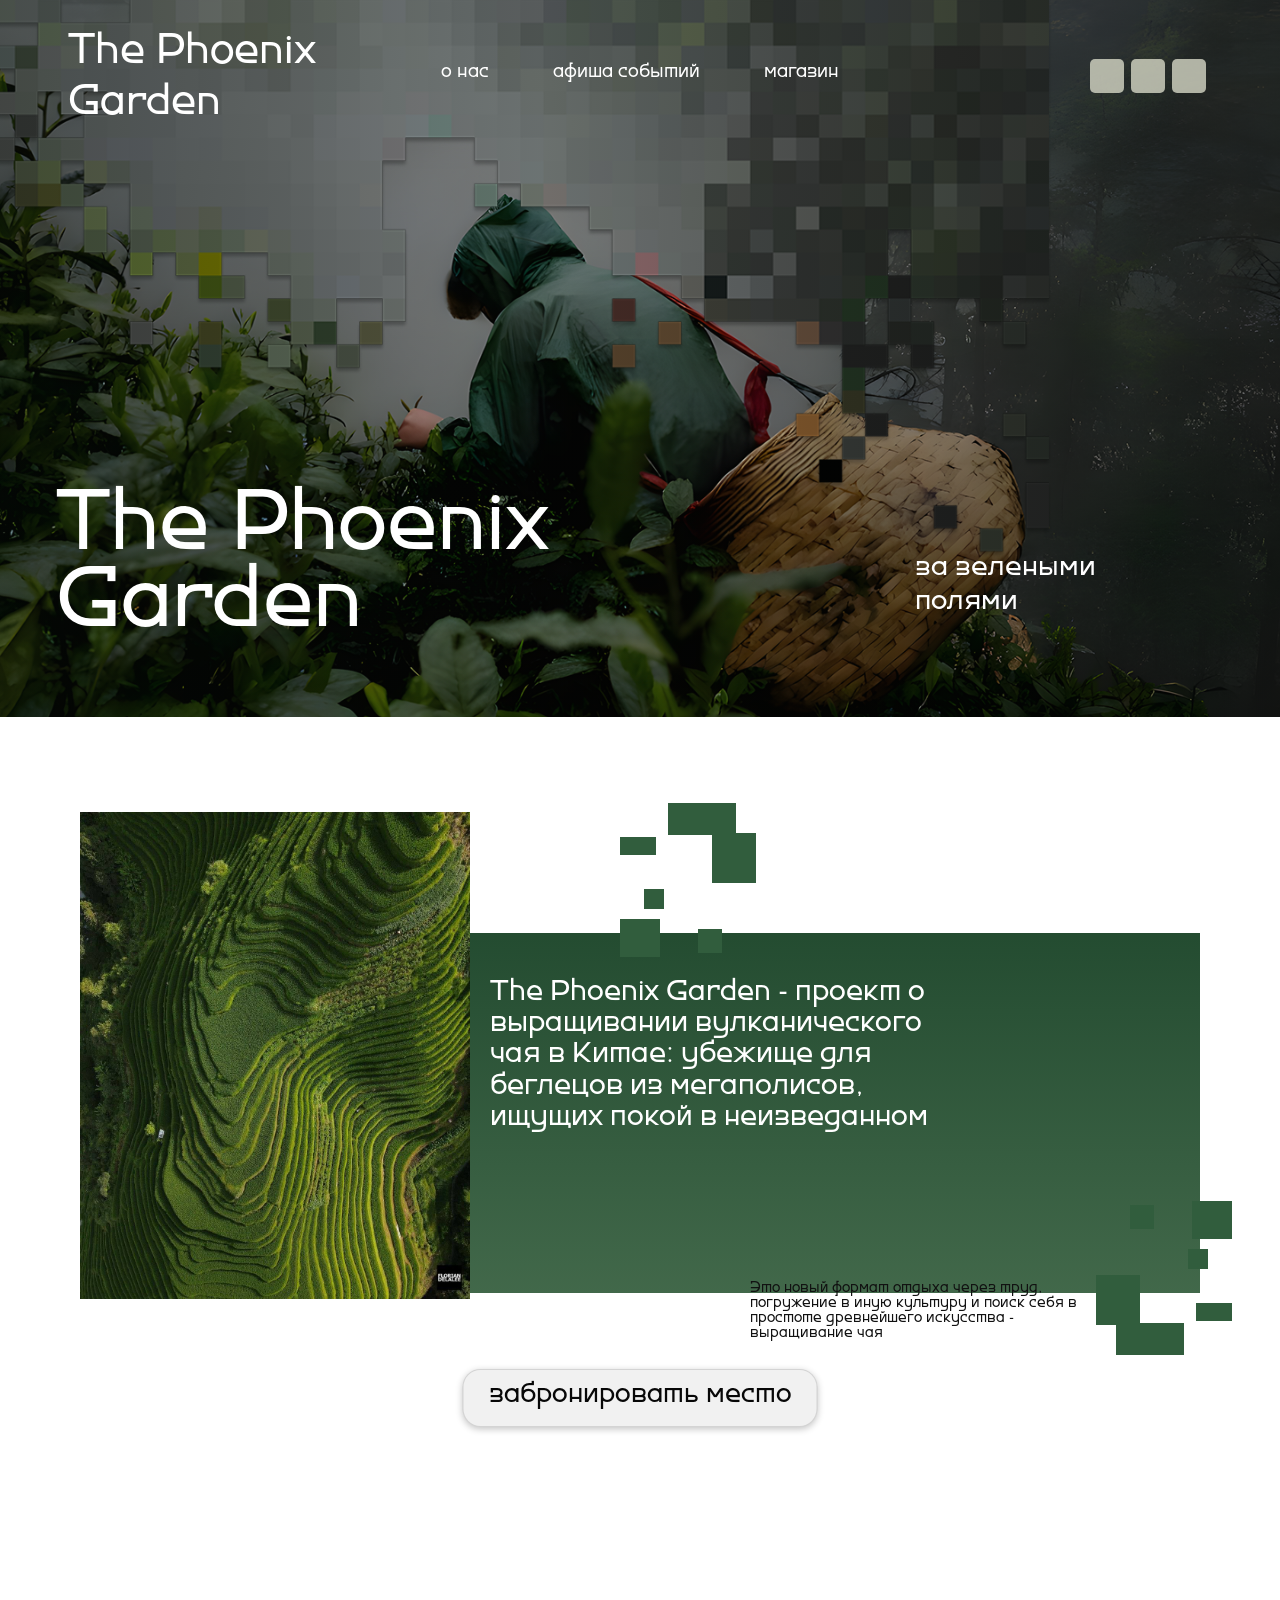
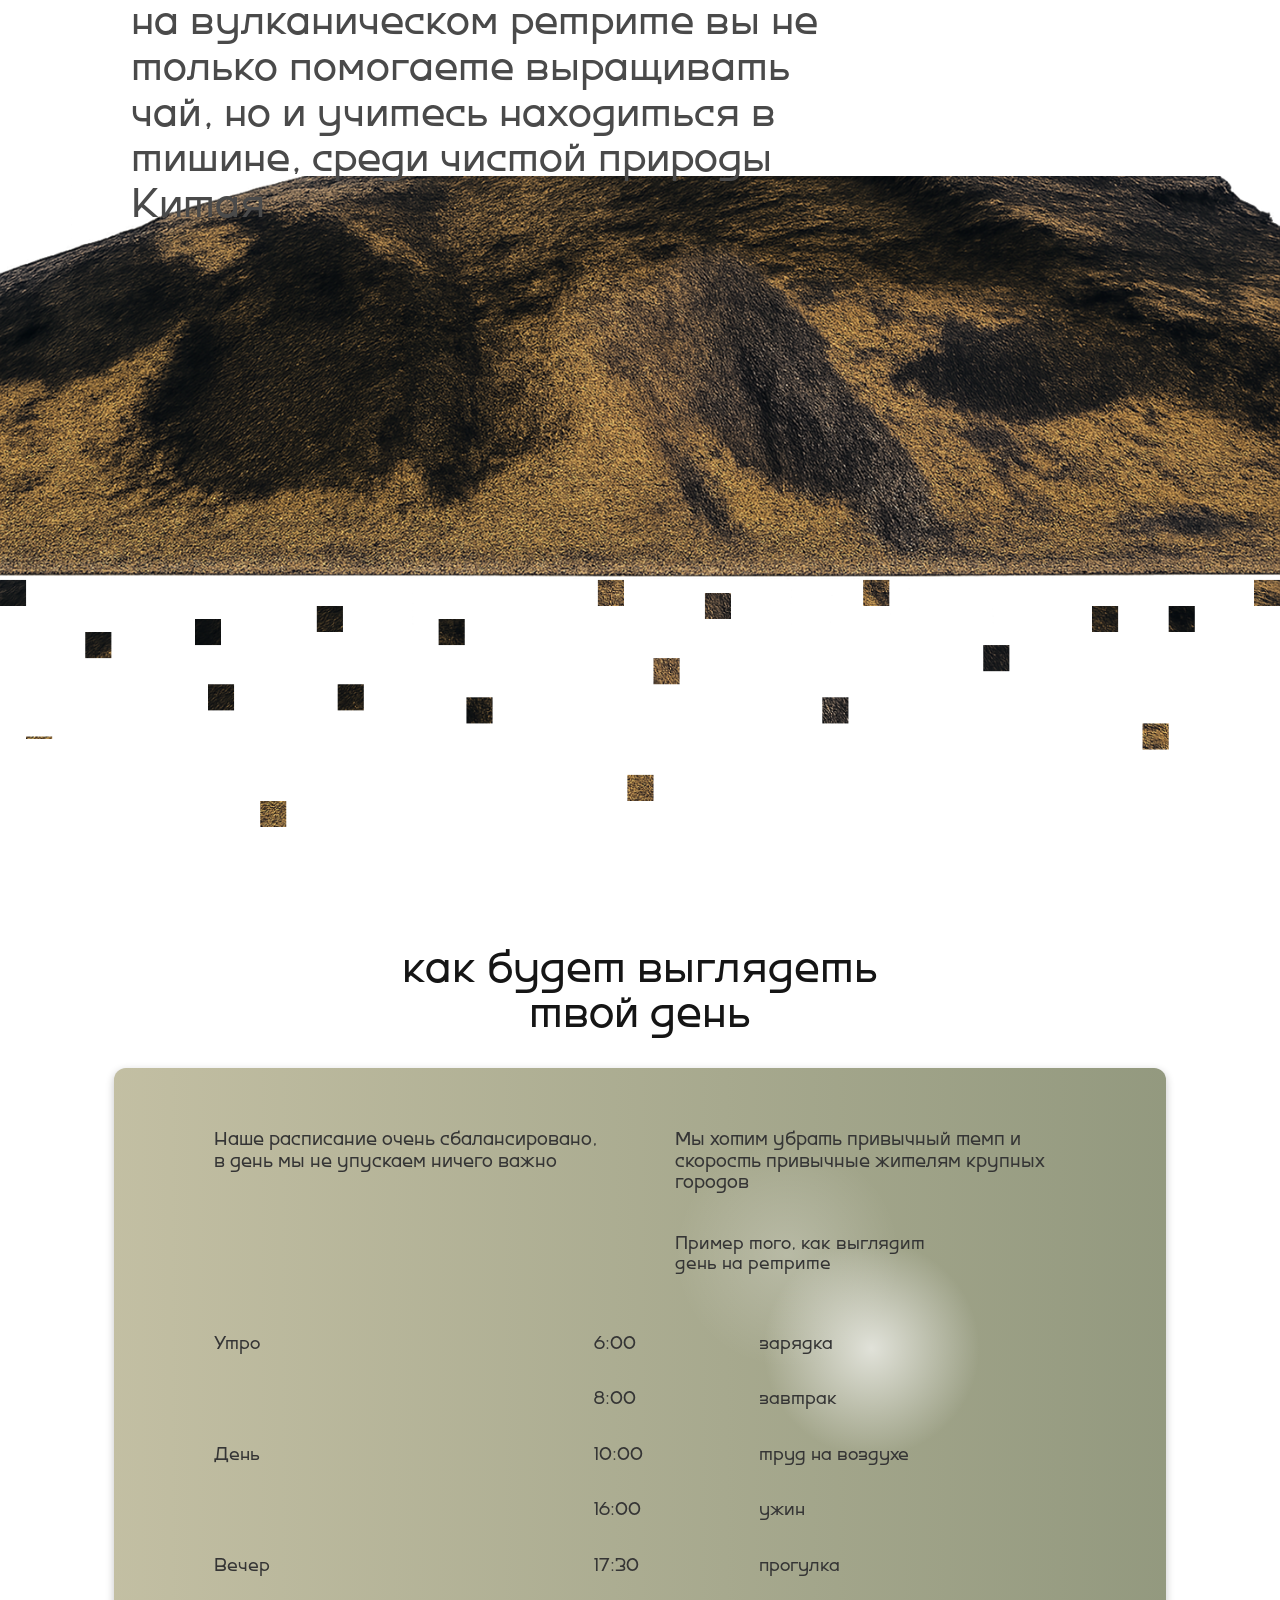
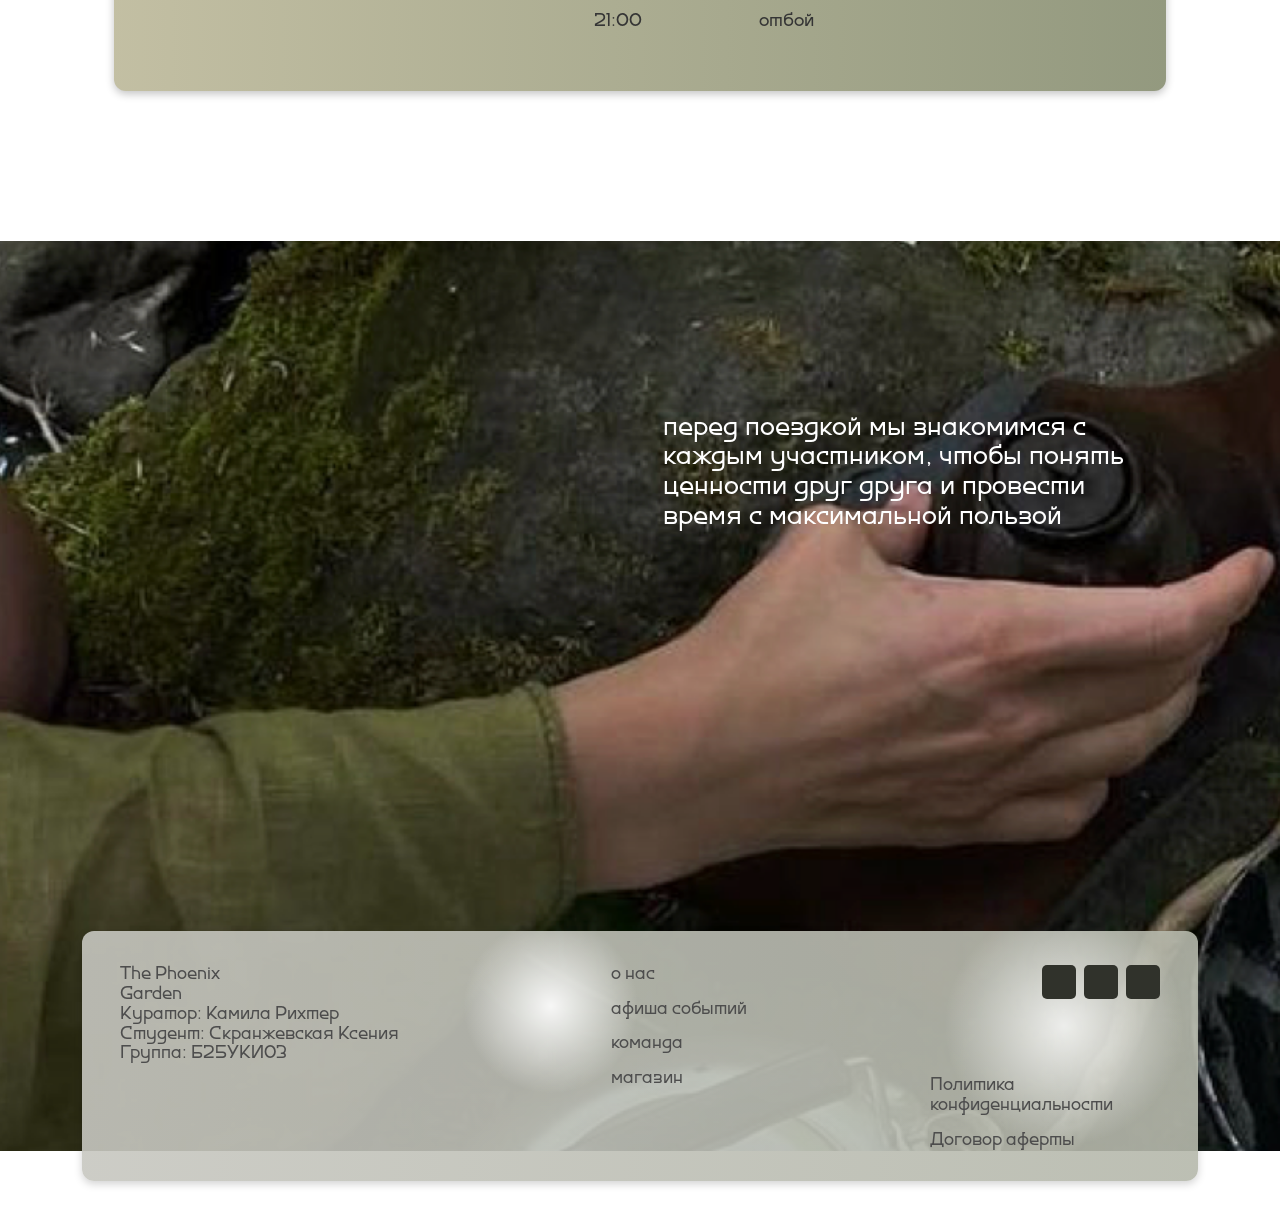
==== index.html @ ab209c26 "init" ====
<!DOCTYPE html>
<html lang="ru">

<head>
  <meta charset="UTF-8" />
  <meta name="viewport" content="width=device-width, initial-scale=1.0" />
  <title>The Phoenix Garden</title>
  <link rel="stylesheet" href="stylesheets/style.css" />
</head>

<body>
  <header class="hero" id="top">
    <nav class="nav" aria-label="Главная навигация">
      <a class="nav__brand" href="#top">The Phoenix<br />Garden</a>
      <div class="nav__links">
        <a href="about.html">о нас</a>
        <a href="events.html">афиша событий</a>
        <a href="shop.html">магазин</a>
      </div>
      <button class="nav__menu" type="button" aria-label="Открыть меню">
        <span></span>
        <span></span>
        <span></span>
      </button>
    </nav>

    <div class="hero__content">
      <h1>The Phoenix<br />Garden</h1>
      <p>за зелеными<br />полями</p>
    </div>
  </header>

  <main>
    <section class="intro" id="about">
      <div class="intro__media">
        <img src="images/design/terraces.jpg" alt="Зеленые чайные террасы" />
      </div>
      <div class="intro__card">
        <p class="intro__lead">
          The Phoenix Garden - проект о выращивании вулканического чая в Китае:
          убежище для беглецов из мегаполисов, ищущих покой в неизведанном
        </p>
        <p class="intro__note">
          Это новый формат отдыха через труд, погружение в иную культуру и поиск
          себя в простоте древнейшего искусства - выращивание чая
        </p>
      </div>
      <button class="book-button" type="button" data-open-booking>забронировать место</button>
    </section>

    <section class="volcano">
      <div class="volcano__text">
        <p>
          на вулканическом ретрите вы не только помогаете выращивать чай, но и
          учитесь находиться в тишине, среди чистой природы Китая
        </p>
      </div>
      <img src="images/design/volcano.png" alt="Вулканический склон" />
    </section>

    <section class="schedule" id="schedule">
      <h2>как будет выглядеть<br />твой день</h2>
      <div class="schedule__panel">
        <div class="schedule__copy">
          <p>Наше расписание очень сбалансировано, в день мы не упускаем ничего важно</p>
          <p>Мы хотим убрать привычный темп и скорость привычные жителям крупных городов</p>
          <span>Пример того, как выглядит день на ретрите</span>
        </div>
        <div class="schedule__grid" aria-label="Расписание дня">
          <span>Утро</span>
          <span>6:00</span>
          <span>зарядка</span>
          <span></span>
          <span>8:00</span>
          <span>завтрак</span>
          <span>День</span>
          <span>10:00</span>
          <span>труд на воздухе</span>
          <span></span>
          <span>16:00</span>
          <span>ужин</span>
          <span>Вечер</span>
          <span>17:30</span>
          <span>прогулка</span>
          <span></span>
          <span>21:00</span>
          <span>отбой</span>
        </div>
      </div>
    </section>

    <section class="tea-story" id="store">
      <img src="images/design/tea-ceremony.png" alt="Чайная церемония на природе" />
      <p>
        перед поездкой мы знакомимся с каждым участником, чтобы понять ценности
        друг друга и провести время с максимальной пользой
      </p>
    </section>
  </main>

  <footer class="footer">
    <div class="footer__panel">
      <div>
        <a class="footer__brand" href="#top">The Phoenix<br />Garden</a>
        <p>Куратор: Камила Рихтер<br />Студент: Скранжевская Ксения<br />Группа: Б25УКИ03</p>
      </div>
      <nav class="footer__links" aria-label="Нижняя навигация">
        <a href="about.html">о нас</a>
        <a href="events.html">афиша событий</a>
        <a href="#team">команда</a>
        <a href="shop.html">магазин</a>
      </nav>
      <div class="footer__meta">
        <div class="footer__squares" aria-hidden="true">
          <span></span>
          <span></span>
          <span></span>
        </div>
        <a href="#privacy">Политика конфиденциальности</a>
        <a href="#offer">Договор аферты</a>
      </div>
    </div>
  </footer>

  <dialog class="booking-modal" id="bookingDialog">
    <form method="dialog" class="booking-modal__close-form">
      <button type="submit" aria-label="Закрыть окно">×</button>
    </form>
    <form id="bookingForm" class="booking-form">
      <h2>Забронировать место</h2>
      <input type="text" placeholder="Ваше имя" required />
      <input type="email" placeholder="Email" required />
      <input type="tel" placeholder="Телефон" />
      <button class="book-button" type="submit">Отправить заявку</button>
      <p id="formMessage" class="form-message"></p>
    </form>
  </dialog>

  <script src="javascripts/scripts.js"></script>
</body>

</html>
---- stylesheets/style.css ----
@font-face {
  font-family: "Discovery";
  src: url("../fonts/discovery font.otf") format("opentype");
  font-weight: 400;
  font-style: normal;
  font-display: swap;
}

* {
  box-sizing: border-box;
}

html {
  scroll-behavior: smooth;
}

body {
  margin: 0;
  color: #4b4a49;
  background: #fff;
  font-family: "Discovery", Arial, sans-serif;
  line-height: 1.2;
}

a {
  color: inherit;
  text-decoration: none;
}

button,
input {
  font: inherit;
}

button {
  cursor: pointer;
}

img {
  display: block;
  max-width: 100%;
}

.hero {
  position: relative;
  min-height: 56vw;
  max-height: 810px;
  background:
    linear-gradient(90deg, rgba(7, 15, 9, 0.38), rgba(16, 21, 17, 0.12) 42%, rgba(4, 7, 5, 0.5)),
    url("../images/back.png") center / cover no-repeat;
  color: #fff;
  overflow: hidden;
}

.nav {
  position: relative;
  z-index: 2;
  display: grid;
  grid-template-columns: 1fr auto 1fr;
  align-items: start;
  width: min(100% - 96px, 1144px);
  margin: 0 auto;
  padding-top: 28px;
}

.nav__brand {
  justify-self: start;
  font-size: clamp(2rem, 3.3vw, 3.25rem);
  font-weight: 300;
  letter-spacing: 0;
}

.nav__links {
  display: flex;
  align-items: center;
  gap: clamp(36px, 5vw, 78px);
  padding-top: 34px;
  font-size: clamp(1.1rem, 1.45vw, 1.45rem);
  white-space: nowrap;
}

.nav__menu {
  justify-self: end;
  display: flex;
  gap: 7px;
  padding-top: 31px;
  border: 0;
  background: transparent;
}

.nav__menu span,
.footer__squares span {
  width: 34px;
  aspect-ratio: 1;
  border-radius: 5px;
  background: rgba(218, 219, 202, 0.78);
}

.hero__content {
  position: absolute;
  left: max(56px, 4vw);
  right: max(56px, 4vw);
  bottom: 10%;
  display: grid;
  grid-template-columns: minmax(0, 1fr) auto;
  align-items: end;
  gap: 40px;
}

.hero__content h1 {
  margin: 0;
  color: #fff;
  font-size: clamp(4rem, 6.6vw, 6.6rem);
  font-weight: 300;
  line-height: 0.92;
  letter-spacing: 0;
}

.hero__content p {
  margin: 0 10vw 2vw 0;
  color: #fff;
  font-size: clamp(1.6rem, 2.2vw, 2.25rem);
  font-weight: 400;
}

.intro {
  position: relative;
  display: grid;
  grid-template-columns: minmax(260px, 390px) minmax(360px, 730px);
  justify-content: center;
  align-items: center;
  gap: 0;
  min-height: 780px;
  padding: 95px 32px 160px;
}

.intro__media {
  position: relative;
  z-index: 2;
  align-self: start;
  margin-top: 0;
}

.intro__media img {
  width: 100%;
  min-height: 480px;
  object-fit: cover;
}

.intro__card {
  position: relative;
  min-height: 360px;
  margin-top: 78px;
  padding: 44px 52px 48px 20px;
  color: #fff;
  background:
    linear-gradient(180deg, rgba(35, 75, 48, 0.96), rgba(67, 105, 75, 0.92)),
    #315d3d;
}

.intro__card::before,
.intro__card::after {
  content: "";
  position: absolute;
  width: 176px;
  height: 170px;
  background:
    linear-gradient(#315d3d 0 0) 0 34px / 36px 18px no-repeat,
    linear-gradient(#315d3d 0 0) 48px 0 / 68px 32px no-repeat,
    linear-gradient(#315d3d 0 0) 92px 30px / 44px 50px no-repeat,
    linear-gradient(#315d3d 0 0) 24px 86px / 20px 20px no-repeat,
    linear-gradient(#315d3d 0 0) 0 116px / 40px 38px no-repeat,
    linear-gradient(#315d3d 0 0) 78px 126px / 24px 24px no-repeat;
}

.intro__card::before {
  top: -130px;
  left: 150px;
}

.intro__card::after {
  right: -32px;
  bottom: -62px;
  transform: rotate(180deg);
}

.intro__lead {
  position: relative;
  z-index: 1;
  max-width: 460px;
  margin: 0;
  font-size: clamp(1.55rem, 2.25vw, 2rem);
  line-height: 1.08;
  font-weight: 400;
}

.intro__note {
  position: absolute;
  z-index: 1;
  right: 90px;
  bottom: -48px;
  max-width: 360px;
  margin: 0;
  color: #111;
  font-size: clamp(0.9rem, 1.1vw, 1.05rem);
  line-height: 1.05;
}

.book-button {
  position: absolute;
  left: 50%;
  bottom: 70px;
  transform: translateX(-50%);
  min-width: 340px;
  padding: 13px 25px 16px;
  border: 1px solid rgba(0, 0, 0, 0.12);
  border-radius: 18px;
  color: #070707;
  background: #f1f1f1;
  box-shadow: 0 2px 7px rgba(0, 0, 0, 0.24);
  font-size: clamp(1.5rem, 2.1vw, 2rem);
  line-height: 1;
  transition: transform 180ms ease, box-shadow 180ms ease;
}

.book-button:hover {
  transform: translateX(-50%) translateY(-2px);
  box-shadow: 0 6px 16px rgba(0, 0, 0, 0.2);
}

.volcano {
  position: relative;
  min-height: 930px;
  padding-top: 104px;
  overflow: hidden;
  background: #fff;
}

.volcano__text {
  position: relative;
  z-index: 2;
  width: min(720px, calc(100% - 64px));
  margin-left: 10.2%;
}

.volcano__text p {
  margin: 0;
  color: #4a4a4a;
  font-size: clamp(2rem, 3.2vw, 3.2rem);
  line-height: 1.12;
  font-weight: 400;
}

.volcano img {
  position: absolute;
  left: 0;
  right: 0;
  bottom: 0;
  width: 100%;
  height: 70%;
  object-fit: cover;
  object-position: center bottom;
}

.volcano::after {
  content: "";
  position: absolute;
  left: 0;
  right: 0;
  bottom: -2px;
  height: 90px;
  background:
    linear-gradient(#fff 0 0) 2% 0 / 32px 30px no-repeat,
    linear-gradient(#fff 0 0) 7% 44px / 28px 28px no-repeat,
    linear-gradient(#fff 0 0) 17% 24px / 30px 30px no-repeat,
    linear-gradient(#fff 0 0) 34% 32px / 28px 28px no-repeat,
    linear-gradient(#fff 0 0) 49% 0 / 30px 30px no-repeat,
    linear-gradient(#fff 0 0) 63% 12px / 28px 28px no-repeat,
    linear-gradient(#fff 0 0) 78% 34px / 30px 30px no-repeat,
    linear-gradient(#fff 0 0) 88% 12px / 30px 30px no-repeat,
    linear-gradient(#fff 0 0) 94% 24px / 28px 28px no-repeat;
}

.schedule {
  position: relative;
  padding: 122px 32px 150px;
  background: #fff;
}

.schedule h2 {
  margin: 0 0 28px;
  color: #151515;
  font-size: clamp(2.2rem, 3.4vw, 3.45rem);
  font-weight: 400;
  line-height: 1.05;
  text-align: center;
}

.schedule__panel {
  width: min(1052px, 100%);
  margin: 0 auto;
  padding: 62px 100px 58px;
  border-radius: 12px;
  color: #353535;
  background:
    radial-gradient(circle at 72% 45%, rgba(255, 255, 255, 0.68), transparent 13%),
    radial-gradient(circle at 64% 30%, rgba(255, 255, 255, 0.22), transparent 14%),
    linear-gradient(90deg, rgba(196, 192, 164, 0.88), rgba(142, 149, 123, 0.88)),
    #b8b79b;
  box-shadow: 0 3px 8px rgba(0, 0, 0, 0.24);
}

.schedule__copy {
  display: grid;
  grid-template-columns: 1fr 1fr;
  gap: 70px;
  margin-bottom: 58px;
  font-size: clamp(1.05rem, 1.45vw, 1.35rem);
  line-height: 1.16;
}

.schedule__copy p,
.schedule__copy span {
  margin: 0;
}

.schedule__copy span {
  grid-column: 2;
  max-width: 280px;
  margin-top: -30px;
  font-size: 0.95em;
}

.schedule__grid {
  display: grid;
  grid-template-columns: 1.1fr 0.4fr 1fr;
  row-gap: 34px;
  column-gap: 42px;
  font-size: clamp(1rem, 1.4vw, 1.25rem);
}

.tea-story {
  position: relative;
  min-height: 910px;
  color: #fff;
  overflow: hidden;
}

.tea-story img {
  width: 100%;
  min-height: 910px;
  object-fit: cover;
  object-position: center top;
}

.tea-story::after {
  content: "";
  position: absolute;
  inset: 0;
  background: rgba(0, 0, 0, 0.08);
}

.tea-story p {
  position: absolute;
  z-index: 1;
  top: 19%;
  right: 11.5%;
  width: min(470px, 44vw);
  margin: 0;
  font-size: clamp(1.45rem, 2vw, 1.95rem);
  line-height: 1.16;
}

.footer {
  margin-top: -220px;
  padding: 0 32px 48px;
  color: #4d4d4d;
  background: transparent;
}

.footer__panel {
  position: relative;
  z-index: 2;
  display: grid;
  grid-template-columns: 1.5fr 0.9fr 0.8fr;
  gap: 60px;
  width: min(1116px, 100%);
  min-height: 250px;
  margin: 0 auto;
  padding: 34px 38px 30px;
  border-radius: 12px;
  background:
    radial-gradient(circle at 42% 30%, rgba(255, 255, 255, 0.9), transparent 13%),
    radial-gradient(circle at 88% 38%, rgba(255, 255, 255, 0.8), transparent 12%),
    linear-gradient(90deg, rgba(199, 199, 192, 0.9), rgba(181, 184, 171, 0.9));
  box-shadow: 0 3px 8px rgba(0, 0, 0, 0.18);
}

.footer__brand {
  display: inline-block;
  margin-bottom: 58px;
  font-size: clamp(2.2rem, 3.3vw, 3.25rem);
  line-height: 1.28;
}

.footer p,
.footer a {
  margin: 0;
  font-size: clamp(1rem, 1.35vw, 1.25rem);
  line-height: 1.15;
}

.footer__links,
.footer__meta {
  display: flex;
  flex-direction: column;
  gap: 15px;
}

.footer__meta {
  justify-content: flex-end;
}

.footer__squares {
  display: flex;
  justify-content: flex-end;
  gap: 8px;
  margin-bottom: auto;
}

.footer__squares span {
  background: #30322b;
}

.booking-modal {
  width: min(520px, calc(100% - 32px));
  padding: 28px;
  border: 0;
  border-radius: 18px;
  color: #222;
  background: #f8f8f4;
}

.booking-modal::backdrop {
  background: rgba(0, 0, 0, 0.46);
}

.booking-modal__close-form {
  display: flex;
  justify-content: flex-end;
}

.booking-modal__close-form button {
  width: 34px;
  height: 34px;
  border: 0;
  border-radius: 50%;
  background: #e5e5df;
  font-size: 1.4rem;
}

.booking-form {
  display: flex;
  flex-direction: column;
  gap: 14px;
}

.booking-form h2 {
  margin: 0 0 8px;
  font-size: 2rem;
  font-weight: 400;
}

.booking-form input {
  width: 100%;
  padding: 14px 16px;
  border: 1px solid #d8d8d0;
  border-radius: 10px;
  background: #fff;
}

.booking-form .book-button {
  position: static;
  min-width: 0;
  width: 100%;
  transform: none;
  font-size: 1.35rem;
}

.booking-form .book-button:hover {
  transform: translateY(-2px);
}

.form-message {
  min-height: 22px;
  margin: 0;
}

.about-page {
  background: #f8f8f3;
}

.about-hero {
  position: relative;
  min-height: 620px;
  color: #fff;
  background:
    linear-gradient(90deg, rgba(12, 18, 13, 0.62), rgba(19, 26, 20, 0.18) 48%, rgba(8, 11, 8, 0.52)),
    url("../images/back.png") center / cover no-repeat;
  overflow: hidden;
}

.about-nav {
  color: #fff;
}

.about-nav__back {
  justify-self: end;
  display: flex;
  gap: 7px;
  padding-top: 31px;
}

.about-nav__back span {
  width: 34px;
  aspect-ratio: 1;
  border-radius: 5px;
  background: rgba(218, 219, 202, 0.78);
}

.about-hero__content {
  position: absolute;
  left: max(56px, 7vw);
  right: max(32px, 6vw);
  bottom: 74px;
  display: grid;
  grid-template-columns: 0.45fr 1fr;
  align-items: end;
  gap: 44px;
}

.about-hero__content p,
.about-hero__content h1 {
  margin: 0;
}

.about-hero__content p {
  font-size: clamp(2rem, 3.4vw, 3.6rem);
}

.about-hero__content h1 {
  max-width: 880px;
  font-size: clamp(3.2rem, 6vw, 6.2rem);
  font-weight: 400;
  line-height: 0.94;
}

.about-intro {
  display: grid;
  grid-template-columns: minmax(0, 1fr) minmax(280px, 440px);
  gap: 56px;
  width: min(1140px, calc(100% - 64px));
  margin: 0 auto;
  padding: 112px 0 96px;
  align-items: center;
}

.about-intro__text {
  display: grid;
  gap: 28px;
  color: #454442;
  font-size: clamp(1.8rem, 3.1vw, 3.25rem);
  line-height: 1.08;
}

.about-intro__text p {
  margin: 0;
}

.about-intro img {
  width: 100%;
  min-height: 560px;
  object-fit: cover;
}

.about-principles {
  padding: 70px 32px 120px;
  background: #fff;
}

.about-principles h2 {
  width: min(1060px, 100%);
  margin: 0 auto 42px;
  color: #151515;
  font-size: clamp(2.4rem, 4.2vw, 4.4rem);
  font-weight: 400;
  line-height: 1;
  text-align: center;
}

.about-principles__grid {
  display: grid;
  grid-template-columns: repeat(3, 1fr);
  gap: 22px;
  width: min(1060px, 100%);
  margin: 0 auto;
}

.about-principles article {
  min-height: 280px;
  padding: 28px;
  border-radius: 12px;
  color: #f8f8f3;
  background:
    radial-gradient(circle at 72% 24%, rgba(255, 255, 255, 0.18), transparent 18%),
    linear-gradient(180deg, rgba(38, 70, 45, 0.96), rgba(70, 105, 75, 0.93));
}

.about-principles span {
  display: block;
  margin-bottom: 54px;
  color: rgba(255, 255, 255, 0.68);
  font-size: 1.15rem;
}

.about-principles h3 {
  margin: 0 0 18px;
  font-size: clamp(1.8rem, 2.4vw, 2.6rem);
  font-weight: 400;
}

.about-principles p {
  margin: 0;
  font-size: clamp(1rem, 1.25vw, 1.25rem);
  line-height: 1.14;
}

.about-team {
  position: relative;
  min-height: 720px;
  color: #fff;
  overflow: hidden;
}

.about-team img {
  width: 100%;
  min-height: 720px;
  object-fit: cover;
}

.about-team::after {
  content: "";
  position: absolute;
  inset: 0;
  background: linear-gradient(90deg, rgba(0, 0, 0, 0.18), rgba(0, 0, 0, 0.36));
}

.about-team__card {
  position: absolute;
  z-index: 1;
  right: max(32px, 9vw);
  bottom: 96px;
  width: min(530px, calc(100% - 64px));
  padding: 34px 38px 38px;
  border-radius: 12px;
  background:
    radial-gradient(circle at 70% 24%, rgba(255, 255, 255, 0.42), transparent 16%),
    linear-gradient(90deg, rgba(196, 196, 188, 0.82), rgba(156, 164, 139, 0.82));
  color: #3e3e3b;
  box-shadow: 0 3px 9px rgba(0, 0, 0, 0.24);
}

.about-team__card h2 {
  margin: 0 0 24px;
  font-size: clamp(2rem, 3.1vw, 3.3rem);
  font-weight: 400;
}

.about-team__card p {
  margin: 0;
  font-size: clamp(1.05rem, 1.45vw, 1.4rem);
  line-height: 1.14;
}

.about-team__meta {
  padding-top: 34px;
}

.about-footer {
  margin-top: -120px;
}

.about-layout {
  color: #050505;
  background: #fff;
}

.about-top {
  position: relative;
  min-height: 930px;
  overflow: hidden;
  background: #fff;
}

.about-top__nav {
  position: relative;
  z-index: 3;
  color: #fff;
}

.about-top__shape {
  position: absolute;
  top: 0;
  right: 0;
  width: min(92vw, 980px);
  height: 930px;
  object-fit: cover;
  object-position: center;
}

.about-top__title {
  position: relative;
  z-index: 2;
  width: min(1160px, calc(100% - 80px));
  margin: 0 auto;
  padding-top: 100px;
}

.about-top__title h1 {
  margin: 0 0 120px;
  color: #fff;
  font-size: clamp(4.5rem, 6.8vw, 6.9rem);
  font-weight: 400;
  line-height: 0.92;
}

.about-top__title p {
  max-width: 570px;
  margin: 0;
  font-size: clamp(2.35rem, 3.45vw, 3.65rem);
  line-height: 1.08;
}

.about-history {
  width: min(1120px, calc(100% - 80px));
  margin: 0 auto;
  padding: 10px 0 155px;
  text-align: center;
}

.about-history h2 {
  margin: 0 0 48px;
  font-size: clamp(6rem, 11vw, 10.4rem);
  font-weight: 400;
  line-height: 0.88;
}

.about-history p {
  width: min(1020px, 100%);
  margin: 0 auto;
  font-size: clamp(1.35rem, 1.85vw, 1.75rem);
  line-height: 1.08;
}

.about-place {
  display: grid;
  grid-template-columns: minmax(280px, 575px) minmax(280px, 510px);
  gap: 36px;
  width: min(1120px, calc(100% - 80px));
  margin: 0 auto;
  padding-bottom: 132px;
  align-items: start;
}

.about-place img {
  width: 100%;
  aspect-ratio: 575 / 405;
  object-fit: cover;
}

.about-place__copy {
  display: flex;
  flex-direction: column;
  min-height: 470px;
  padding-top: 0;
  font-size: clamp(1.35rem, 1.9vw, 1.85rem);
  line-height: 1.08;
}

.about-place__copy p {
  margin: 0 0 28px;
}

.about-place__button {
  position: static;
  align-self: flex-end;
  min-width: 345px;
  margin-top: auto;
  transform: none;
  font-size: clamp(1.55rem, 2.05vw, 2rem);
}

.about-place__button:hover {
  transform: translateY(-2px);
}

.about-values {
  position: relative;
  width: min(1120px, calc(100% - 80px));
  min-height: 1070px;
  margin: 0 auto;
  padding-bottom: 150px;
}

.about-values h2 {
  margin: 0 0 90px;
  font-size: clamp(5.8rem, 10vw, 9.2rem);
  font-weight: 400;
  line-height: 1.45;
}

.about-values__list {
  display: grid;
  gap: 185px;
  max-width: 660px;
}

.about-values article h3 {
  margin: 0 0 4px;
  font-size: clamp(1.55rem, 2.15vw, 2.05rem);
  font-weight: 400;
  line-height: 1.08;
}

.about-values article p {
  margin: 0;
  font-size: clamp(1rem, 1.4vw, 1.35rem);
  line-height: 1.08;
}

.about-values__image {
  position: absolute;
  right: 0;
  top: 560px;
  width: min(520px, 44vw);
  height: auto;
}

.about-contact {
  width: min(1120px, calc(100% - 80px));
  margin: 0 auto;
  padding-bottom: 260px;
}

.about-contact article {
  position: relative;
  overflow: hidden;
  color: #fff;
  background: #1c251c;
}

.about-contact img {
  width: 100%;
  height: 100%;
  object-fit: cover;
}

.about-contact article::after {
  content: "";
  position: absolute;
  inset: 0;
  background: rgba(0, 0, 0, 0.14);
}

.about-contact h2,
.about-contact p {
  position: absolute;
  z-index: 1;
  margin: 0;
}

.about-contact h2 {
  font-size: clamp(2.9rem, 4.35vw, 4.75rem);
  font-weight: 400;
  line-height: 1.05;
}

.about-contact p {
  font-size: clamp(1rem, 1.55vw, 1.45rem);
  line-height: 1.1;
}

.about-contact__wide {
  height: 345px;
  margin-bottom: 74px;
}

.about-contact__wide h2 {
  left: 0;
  top: 25px;
}

.about-contact__wide p {
  top: 26px;
  right: 60px;
  width: min(470px, 43%);
}

.about-contact__grid {
  display: grid;
  grid-template-columns: 1fr 1fr;
  gap: 26px;
}

.about-contact__grid article {
  height: 405px;
}

.about-contact__grid h2 {
  left: 0;
  top: 14px;
}

.about-contact__grid p {
  left: 0;
  right: 20px;
  bottom: 20px;
}

.events-page {
  color: #050505;
  background: #fff;
}

.events-hero {
  position: relative;
  min-height: 960px;
  overflow: hidden;
  background: #d8d8d4;
}

.events-hero__image {
  position: absolute;
  inset: 0;
  width: 100%;
  height: 100%;
  object-fit: cover;
  object-position: center top;
}

.events-nav {
  position: relative;
  z-index: 2;
  color: #050505;
}

.events-hero h1 {
  position: absolute;
  z-index: 1;
  left: 28.4%;
  top: 350px;
  margin: 0;
  color: #fff;
  font-size: clamp(6rem, 9.6vw, 10rem);
  font-weight: 400;
  line-height: 0.9;
  letter-spacing: 0;
}

.events-programs {
  position: relative;
  display: grid;
  grid-template-columns: repeat(3, minmax(250px, 305px));
  justify-content: center;
  gap: 105px;
  min-height: 965px;
  padding: 160px 40px 140px;
  overflow: hidden;
  background: #fff;
}

.events-programs__decor {
  position: absolute;
  z-index: 0;
  pointer-events: none;
  user-select: none;
}

.events-programs__decor--left {
  left: -6px;
  bottom: 0;
  width: 540px;
}

.events-programs__decor--right {
  right: -4px;
  bottom: 120px;
  width: 520px;
}

.event-card {
  position: relative;
  z-index: 1;
  display: flex;
  flex-direction: column;
  align-items: stretch;
}

.event-card>img {
  width: 305px;
  height: 160px;
  object-fit: cover;
  margin-bottom: 40px;
}

.event-card__body {
  display: flex;
  flex-direction: column;
  align-items: center;
  min-height: 340px;
  padding: 0 28px 30px;
  text-align: center;
}

.event-card:nth-of-type(1) .event-card__body,
.event-card:nth-of-type(3) .event-card__body {
  border: 1px solid rgba(255, 255, 255, 0.75);
  background: rgba(255, 255, 255, 0.08);
}

.event-card__body p,
.event-card__body h2,
.event-card__body span,
.event-card__body strong {
  margin: 0;
}

.event-card__body p {
  margin-bottom: 18px;
  font-size: clamp(1.45rem, 1.9vw, 1.75rem);
}

.event-card__body h2 {
  margin-bottom: 24px;
  font-size: clamp(1.65rem, 2.4vw, 2.25rem);
  font-weight: 400;
  line-height: 1.08;
}

.event-card__body span {
  margin-bottom: 10px;
  font-size: clamp(1.1rem, 1.55vw, 1.35rem);
}

.event-card__body strong {
  margin: 10px 0 32px;
  font-size: clamp(1.65rem, 2.5vw, 2.35rem);
  font-weight: 400;
}

.event-card__body button,
.events-corporate button {
  width: 248px;
  min-height: 46px;
  border: 0;
  color: #050505;
  background: #cfc9c9;
  font-size: clamp(1rem, 1.45vw, 1.25rem);
}

.events-corporate {
  display: grid;
  grid-template-columns: 380px 1fr 300px;
  align-items: start;
  gap: 14px;
  width: min(1120px, calc(100% - 80px));
  min-height: 620px;
  margin: -5px auto 0;
  padding-bottom: 120px;
}

.events-corporate>img {
  width: 380px;
  height: 380px;
  object-fit: cover;
}

.events-corporate__title {
  padding-top: 4px;
}

.events-corporate__title h2 {
  margin: 0;
  font-size: clamp(2rem, 3vw, 3rem);
  font-weight: 400;
  line-height: 1.05;
}

.events-corporate__title p {
  margin: 242px 0 0;
  font-size: clamp(1rem, 1.45vw, 1.2rem);
}

.events-corporate__price {
  display: flex;
  flex-direction: column;
  align-items: flex-end;
  gap: 220px;
  padding-top: 4px;
}

.events-corporate__price strong {
  font-size: clamp(1.55rem, 2.2vw, 2rem);
  font-weight: 400;
}

.events-footer {
  position: relative;
  margin-top: 0;
  padding-top: 135px;
  overflow: hidden;
}

.events-footer__decor {
  position: absolute;
  left: 50%;
  bottom: 0;
  width: min(820px, 70vw);
  transform: translateX(-50%);
  opacity: 0.94;
  pointer-events: none;
}

.events-footer .footer__panel {
  background:
    radial-gradient(circle at 42% 30%, rgba(255, 255, 255, 0.9), transparent 13%),
    radial-gradient(circle at 88% 38%, rgba(255, 255, 255, 0.72), transparent 12%),
    linear-gradient(90deg, rgba(255, 255, 255, 0.9), rgba(255, 255, 255, 0.86));
}

.shop-page {
  color: #050505;
  background: #fff;
}

.shop-header {
  min-height: 350px;
  background: #fff;
}

.shop-nav {
  color: #050505;
}

.shop-header h1 {
  width: min(1120px, calc(100% - 80px));
  margin: 72px auto 0;
  font-size: clamp(7rem, 12vw, 12.5rem);
  font-weight: 400;
  line-height: 0.86;
  letter-spacing: 0;
}

.shop-showcase {
  min-height: 804px;
  padding: 40px 0 100px;
  background:
    linear-gradient(rgba(0, 0, 0, 0.06), rgba(0, 0, 0, 0.08)),
    url("../images/shop/shop-bg.png") center / cover no-repeat;
}

.shop-showcase__inner {
  width: min(1116px, calc(100% - 80px));
  margin: 0 auto;
}

.shop-showcase h2 {
  margin: 0 0 38px;
  color: #fff;
  font-size: clamp(3.4rem, 5vw, 5rem);
  font-weight: 400;
  line-height: 1.03;
}

.shop-products {
  display: grid;
  grid-template-columns: repeat(3, minmax(260px, 346px));
  justify-content: center;
  gap: 14px;
}

.shop-card {
  padding: 18px 24px 18px;
  background: #c4b6b6;
}

.shop-card img {
  width: 100%;
  height: 341px;
  object-fit: cover;
}

.shop-card__meta {
  display: grid;
  grid-template-columns: minmax(0, 1fr) auto;
  gap: 14px;
  align-items: end;
  min-height: 62px;
  padding-top: 12px;
}

.shop-card__meta p,
.shop-card__meta strong {
  margin: 0;
  font-size: clamp(1rem, 1.2vw, 1.18rem);
  font-weight: 400;
  line-height: 1.06;
}

.shop-card button {
  width: 100%;
  min-height: 34px;
  margin-top: 8px;
  border: 0;
  color: #050505;
  background: #e6e6e6;
  font-size: clamp(1rem, 1.15vw, 1.15rem);
}

.shop-footer {
  margin-top: 0;
  padding-top: 62px;
  background: #fff;
}

@media (max-width: 980px) {
  .hero {
    min-height: 680px;
  }

  .nav {
    width: calc(100% - 40px);
    grid-template-columns: 1fr auto;
  }

  .nav__links {
    display: none;
  }

  .hero__content {
    left: 28px;
    right: 28px;
    grid-template-columns: 1fr;
  }

  .hero__content p {
    margin: 0;
    justify-self: end;
  }

  .intro {
    grid-template-columns: minmax(0, 1fr);
    min-height: 0;
    padding: 70px 24px 140px;
  }

  .intro__media {
    width: min(520px, 100%);
    margin: 0 auto;
  }

  .intro__media img {
    min-height: 360px;
  }

  .intro__card {
    width: min(680px, 100%);
    min-height: 0;
    margin: -30px auto 0;
    padding: 38px;
  }

  .intro__card::before,
  .intro__card::after {
    display: none;
  }

  .intro__note {
    position: static;
    max-width: none;
    margin-top: 24px;
    color: #fff;
  }

  .volcano {
    min-height: 760px;
  }

  .volcano__text {
    margin-left: 32px;
  }

  .schedule {
    padding: 90px 24px 110px;
  }

  .schedule__panel {
    padding: 42px 34px;
  }

  .schedule__copy {
    gap: 34px;
  }

  .footer {
    margin-top: -120px;
  }

  .footer__panel {
    grid-template-columns: 1fr 1fr;
  }

  .footer__meta {
    grid-column: 1 / -1;
  }

  .footer__squares {
    justify-content: flex-start;
  }

  .about-hero__content {
    grid-template-columns: 1fr;
    gap: 22px;
  }

  .about-intro {
    grid-template-columns: 1fr;
    width: min(720px, calc(100% - 48px));
    padding: 78px 0;
  }

  .about-intro img {
    min-height: 420px;
  }

  .about-principles__grid {
    grid-template-columns: 1fr;
  }

  .about-principles article {
    min-height: 220px;
  }

  .about-team__card {
    right: 24px;
    bottom: 70px;
  }

  .about-top {
    min-height: 780px;
  }

  .about-top__shape {
    width: 100vw;
    height: 780px;
    opacity: 0.96;
  }

  .about-top__title {
    width: calc(100% - 48px);
    padding-top: 92px;
  }

  .about-top__title h1 {
    margin-bottom: 100px;
  }

  .about-history,
  .about-place,
  .about-values,
  .about-contact {
    width: calc(100% - 48px);
  }

  .about-history {
    padding-bottom: 95px;
  }

  .about-place {
    grid-template-columns: 1fr;
    gap: 34px;
    padding-bottom: 92px;
  }

  .about-place__copy {
    min-height: 0;
  }

  .about-place__button {
    align-self: center;
    margin-top: 34px;
  }

  .about-values {
    min-height: 0;
    padding-bottom: 110px;
  }

  .about-values h2 {
    margin-bottom: 70px;
    line-height: 1.15;
  }

  .about-values__list {
    gap: 92px;
    max-width: 58%;
  }

  .about-values__image {
    top: 390px;
    width: 42vw;
  }

  .about-contact {
    padding-bottom: 140px;
  }

  .about-contact__wide {
    height: 300px;
  }

  .about-contact__wide p {
    right: 24px;
  }

  .about-contact__grid {
    grid-template-columns: 1fr;
  }

  .events-hero {
    min-height: 720px;
  }

  .events-hero h1 {
    left: 9%;
    top: 300px;
    font-size: clamp(5rem, 13vw, 8rem);
  }

  .events-programs {
    grid-template-columns: repeat(3, minmax(210px, 1fr));
    gap: 28px;
    padding: 110px 24px 120px;
  }

  .event-card>img {
    width: 100%;
  }

  .events-programs__decor--left {
    width: 420px;
  }

  .events-programs__decor--right {
    width: 420px;
    bottom: 80px;
  }

  .events-corporate {
    grid-template-columns: 320px 1fr;
    gap: 28px;
    width: calc(100% - 48px);
    min-height: 0;
  }

  .events-corporate>img {
    width: 320px;
    height: 320px;
  }

  .events-corporate__price {
    grid-column: 2;
    align-items: flex-start;
    gap: 34px;
    padding-top: 0;
  }

  .events-corporate__title p {
    margin-top: 80px;
  }

  .shop-header {
    min-height: 300px;
  }

  .shop-header h1,
  .shop-showcase__inner {
    width: calc(100% - 48px);
  }

  .shop-header h1 {
    margin-top: 62px;
  }

  .shop-products {
    grid-template-columns: repeat(3, minmax(210px, 1fr));
  }

  .shop-card {
    padding: 16px;
  }

  .shop-card img {
    height: 260px;
  }
}

@media (max-width: 640px) {
  .hero {
    min-height: 560px;
  }

  .nav {
    width: calc(100% - 28px);
    padding-top: 18px;
  }

  .nav__menu span,
  .footer__squares span {
    width: 28px;
  }

  .hero__content h1 {
    font-size: clamp(3.4rem, 16vw, 5rem);
  }

  .hero__content p {
    justify-self: start;
    font-size: 1.4rem;
  }

  .intro {
    padding: 48px 16px 128px;
  }

  .intro__media img {
    min-height: 300px;
  }

  .intro__card {
    padding: 28px 22px;
  }

  .book-button {
    min-width: min(330px, calc(100% - 32px));
    font-size: 1.45rem;
  }

  .volcano {
    min-height: 620px;
    padding-top: 64px;
  }

  .volcano__text {
    width: calc(100% - 32px);
    margin-left: 16px;
  }

  .volcano img {
    height: 58%;
  }

  .schedule {
    padding: 72px 16px 88px;
  }

  .schedule__panel {
    padding: 30px 22px;
  }

  .schedule__copy {
    grid-template-columns: 1fr;
    gap: 18px;
    margin-bottom: 38px;
  }

  .schedule__copy span {
    grid-column: auto;
    margin-top: 0;
  }

  .schedule__grid {
    grid-template-columns: 0.8fr 0.55fr 1fr;
    row-gap: 22px;
    column-gap: 14px;
    font-size: 0.98rem;
  }

  .tea-story,
  .tea-story img {
    min-height: 680px;
  }

  .tea-story p {
    top: 12%;
    left: 24px;
    right: 24px;
    width: auto;
    font-size: 1.45rem;
  }

  .footer {
    margin-top: -90px;
    padding: 0 16px 32px;
  }

  .footer__panel {
    grid-template-columns: 1fr;
    gap: 28px;
    padding: 28px 22px;
  }

  .footer__brand {
    margin-bottom: 36px;
  }

  .about-hero {
    min-height: 560px;
  }

  .about-nav__back span {
    width: 28px;
  }

  .about-hero__content {
    left: 20px;
    right: 20px;
    bottom: 48px;
  }

  .about-intro {
    width: calc(100% - 32px);
    padding: 56px 0;
  }

  .about-intro__text {
    font-size: clamp(1.65rem, 9vw, 2.45rem);
  }

  .about-intro img {
    min-height: 320px;
  }

  .about-principles {
    padding: 56px 16px 82px;
  }

  .about-principles article {
    min-height: 0;
    padding: 24px;
  }

  .about-principles span {
    margin-bottom: 36px;
  }

  .about-team,
  .about-team img {
    min-height: 640px;
  }

  .about-team__card {
    left: 16px;
    right: 16px;
    bottom: 52px;
    width: auto;
    padding: 26px 22px;
  }

  .about-footer {
    margin-top: -76px;
  }

  .about-top {
    min-height: 690px;
  }

  .about-top__shape {
    right: -170px;
    width: 820px;
    height: 690px;
  }

  .about-top__title {
    width: calc(100% - 32px);
    padding-top: 76px;
  }

  .about-top__title h1 {
    margin-bottom: 88px;
    font-size: clamp(3.5rem, 16vw, 5rem);
  }

  .about-top__title p {
    max-width: 330px;
    font-size: clamp(2rem, 10vw, 3rem);
  }

  .about-history,
  .about-place,
  .about-values,
  .about-contact {
    width: calc(100% - 32px);
  }

  .about-history {
    padding: 30px 0 76px;
  }

  .about-history h2 {
    margin-bottom: 30px;
    font-size: clamp(4.2rem, 24vw, 7rem);
  }

  .about-history p {
    font-size: 1.2rem;
  }

  .about-place {
    padding-bottom: 82px;
  }

  .about-place__copy {
    font-size: 1.35rem;
  }

  .about-place__button {
    min-width: min(345px, 100%);
  }

  .about-values {
    padding-bottom: 86px;
  }

  .about-values h2 {
    margin-bottom: 56px;
    font-size: clamp(4.1rem, 22vw, 6.3rem);
  }

  .about-values__list {
    gap: 72px;
    max-width: 100%;
  }

  .about-values__image {
    position: static;
    width: min(420px, 100%);
    margin: 56px 0 0 auto;
  }

  .about-contact {
    padding-bottom: 90px;
  }

  .about-contact__wide,
  .about-contact__grid article {
    height: 420px;
  }

  .about-contact__wide {
    margin-bottom: 26px;
  }

  .about-contact h2 {
    left: 16px;
    right: 16px;
    top: 18px;
    font-size: clamp(2.6rem, 13vw, 4rem);
  }

  .about-contact p,
  .about-contact__wide p {
    left: 16px;
    right: 16px;
    bottom: 18px;
    top: auto;
    width: auto;
    font-size: 1.05rem;
  }

  .events-hero {
    min-height: 560px;
  }

  .events-hero__image {
    object-position: center top;
  }

  .events-hero h1 {
    left: 20px;
    right: 20px;
    top: 250px;
    font-size: clamp(3.9rem, 18vw, 5.8rem);
  }

  .events-programs {
    grid-template-columns: minmax(0, 305px);
    gap: 58px;
    min-height: 0;
    padding: 76px 16px 90px;
  }

  .events-programs__decor--left {
    left: -120px;
    bottom: 52%;
    width: 360px;
  }

  .events-programs__decor--right {
    right: -150px;
    bottom: 14%;
    width: 360px;
  }

  .event-card__body {
    min-height: 0;
  }

  .events-corporate {
    grid-template-columns: 1fr;
    width: calc(100% - 32px);
    padding-bottom: 80px;
  }

  .events-corporate>img {
    width: min(380px, 100%);
    height: auto;
    aspect-ratio: 1;
  }

  .events-corporate__title p {
    margin-top: 80px;
  }

  .events-corporate__price {
    grid-column: auto;
    gap: 38px;
  }

  .events-corporate button {
    width: min(248px, 100%);
  }

  .events-footer {
    padding-top: 86px;
  }

  .events-footer__decor {
    width: 780px;
  }

  .shop-header {
    min-height: 245px;
  }

  .shop-header h1 {
    width: calc(100% - 32px);
    margin-top: 48px;
    font-size: clamp(5rem, 24vw, 7.6rem);
  }

  .shop-showcase {
    padding: 36px 0 70px;
  }

  .shop-showcase__inner {
    width: calc(100% - 32px);
  }

  .shop-showcase h2 {
    margin-bottom: 30px;
    font-size: clamp(2.6rem, 13vw, 4rem);
  }

  .shop-products {
    grid-template-columns: minmax(0, 346px);
    gap: 24px;
  }

  .shop-card img {
    height: auto;
    aspect-ratio: 295 / 341;
  }

  .shop-footer {
    padding-top: 42px;
  }
}
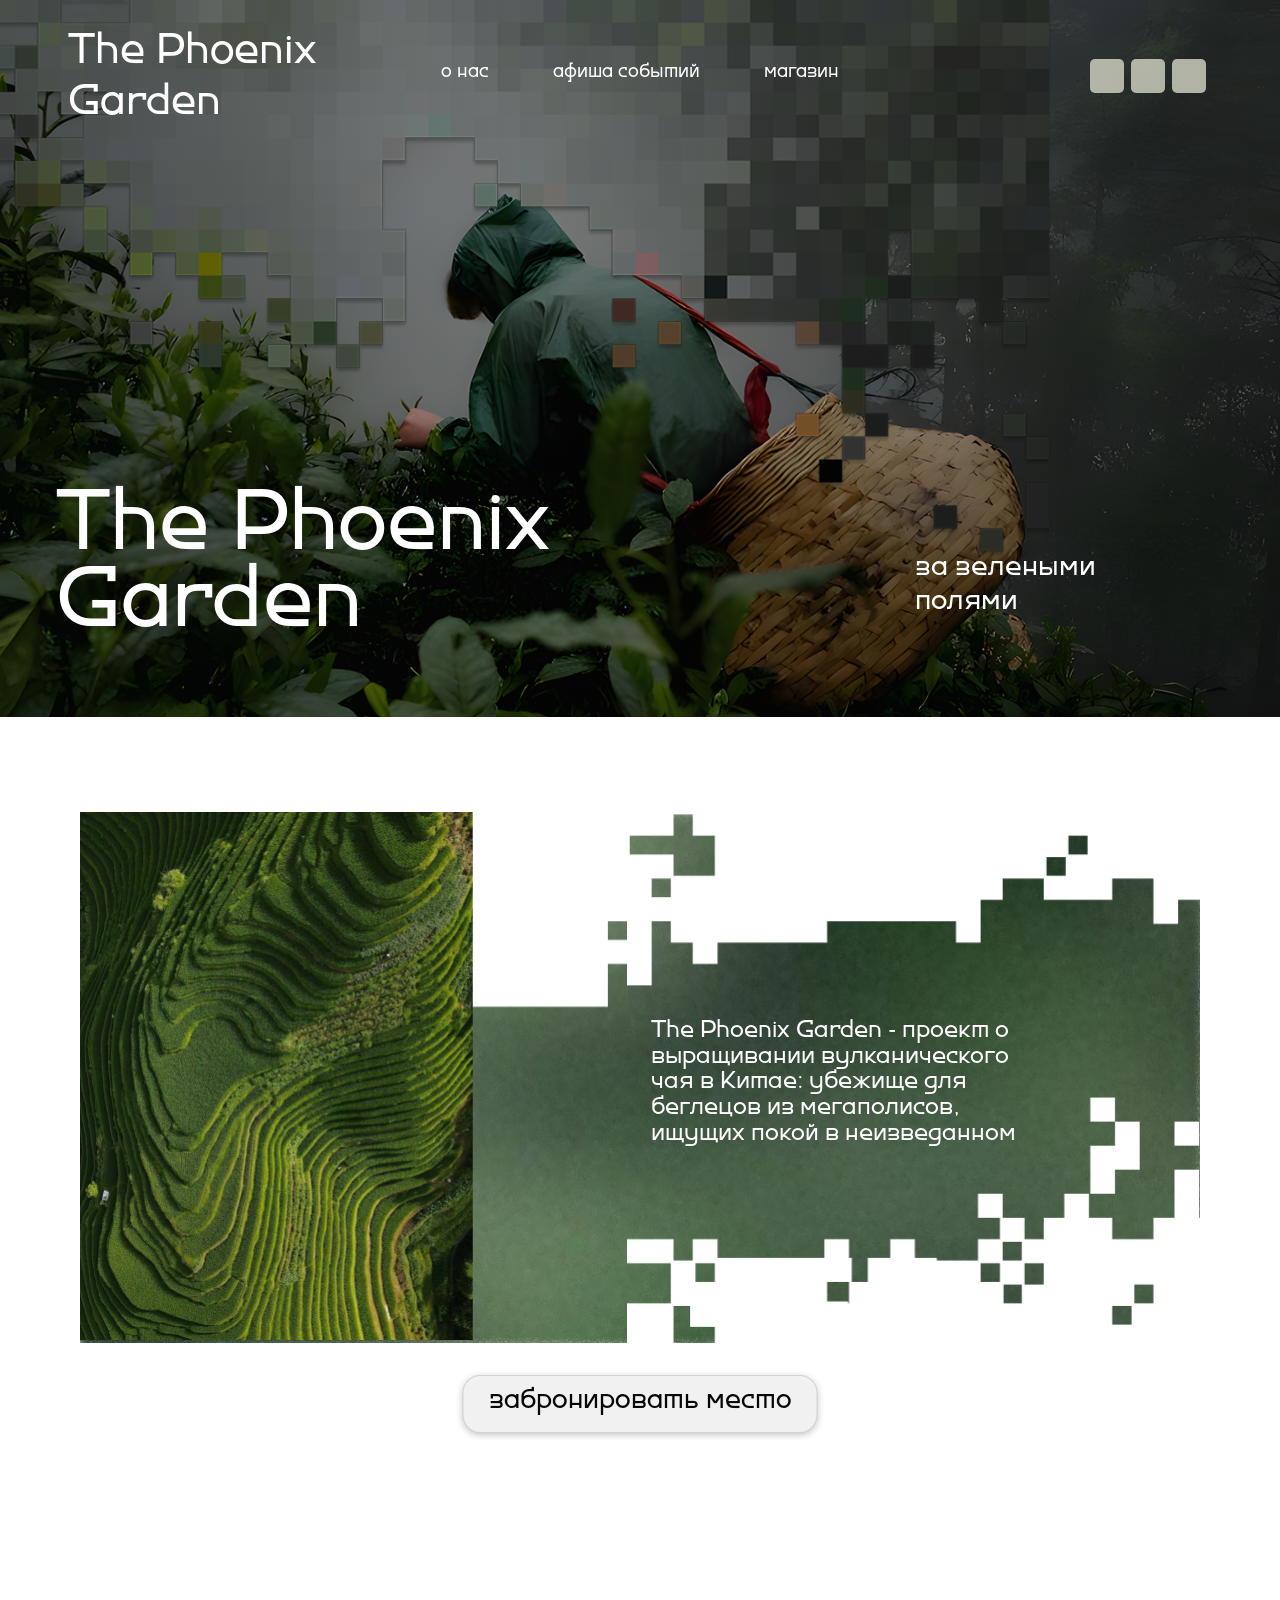
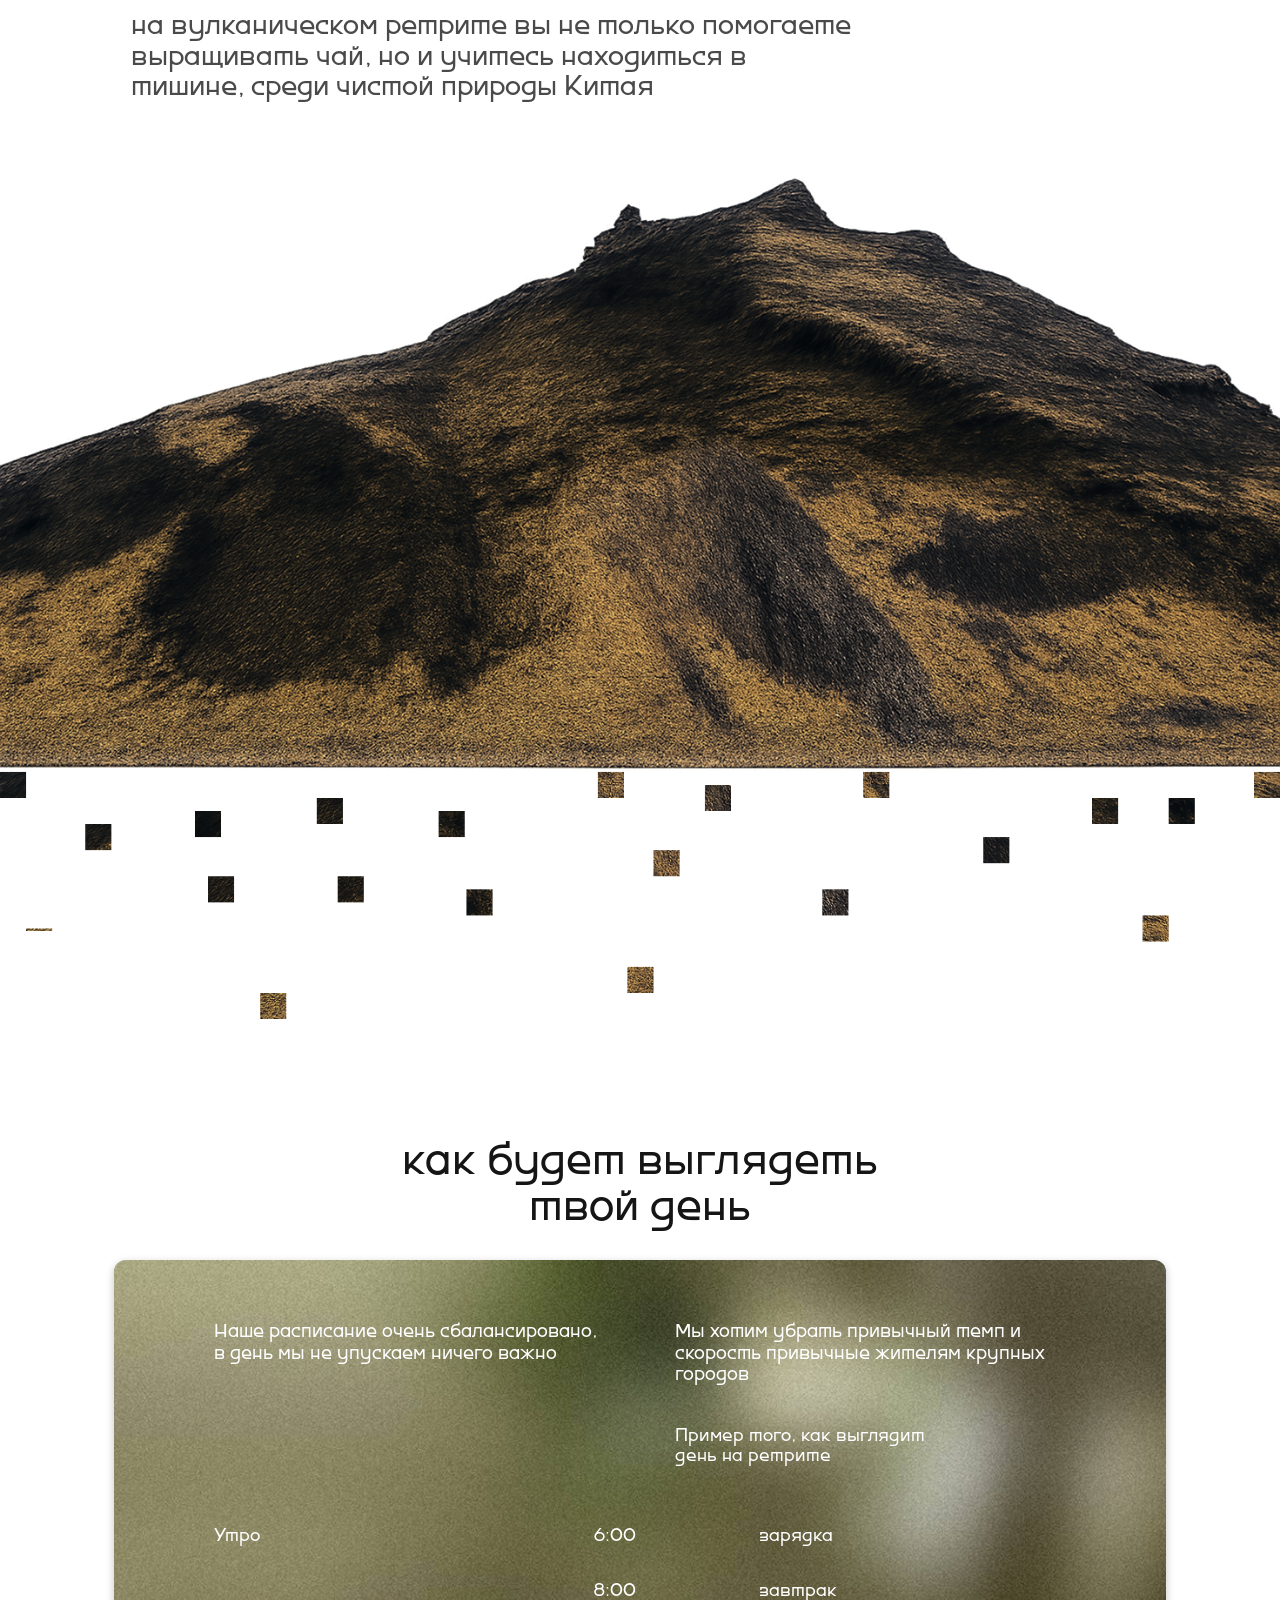
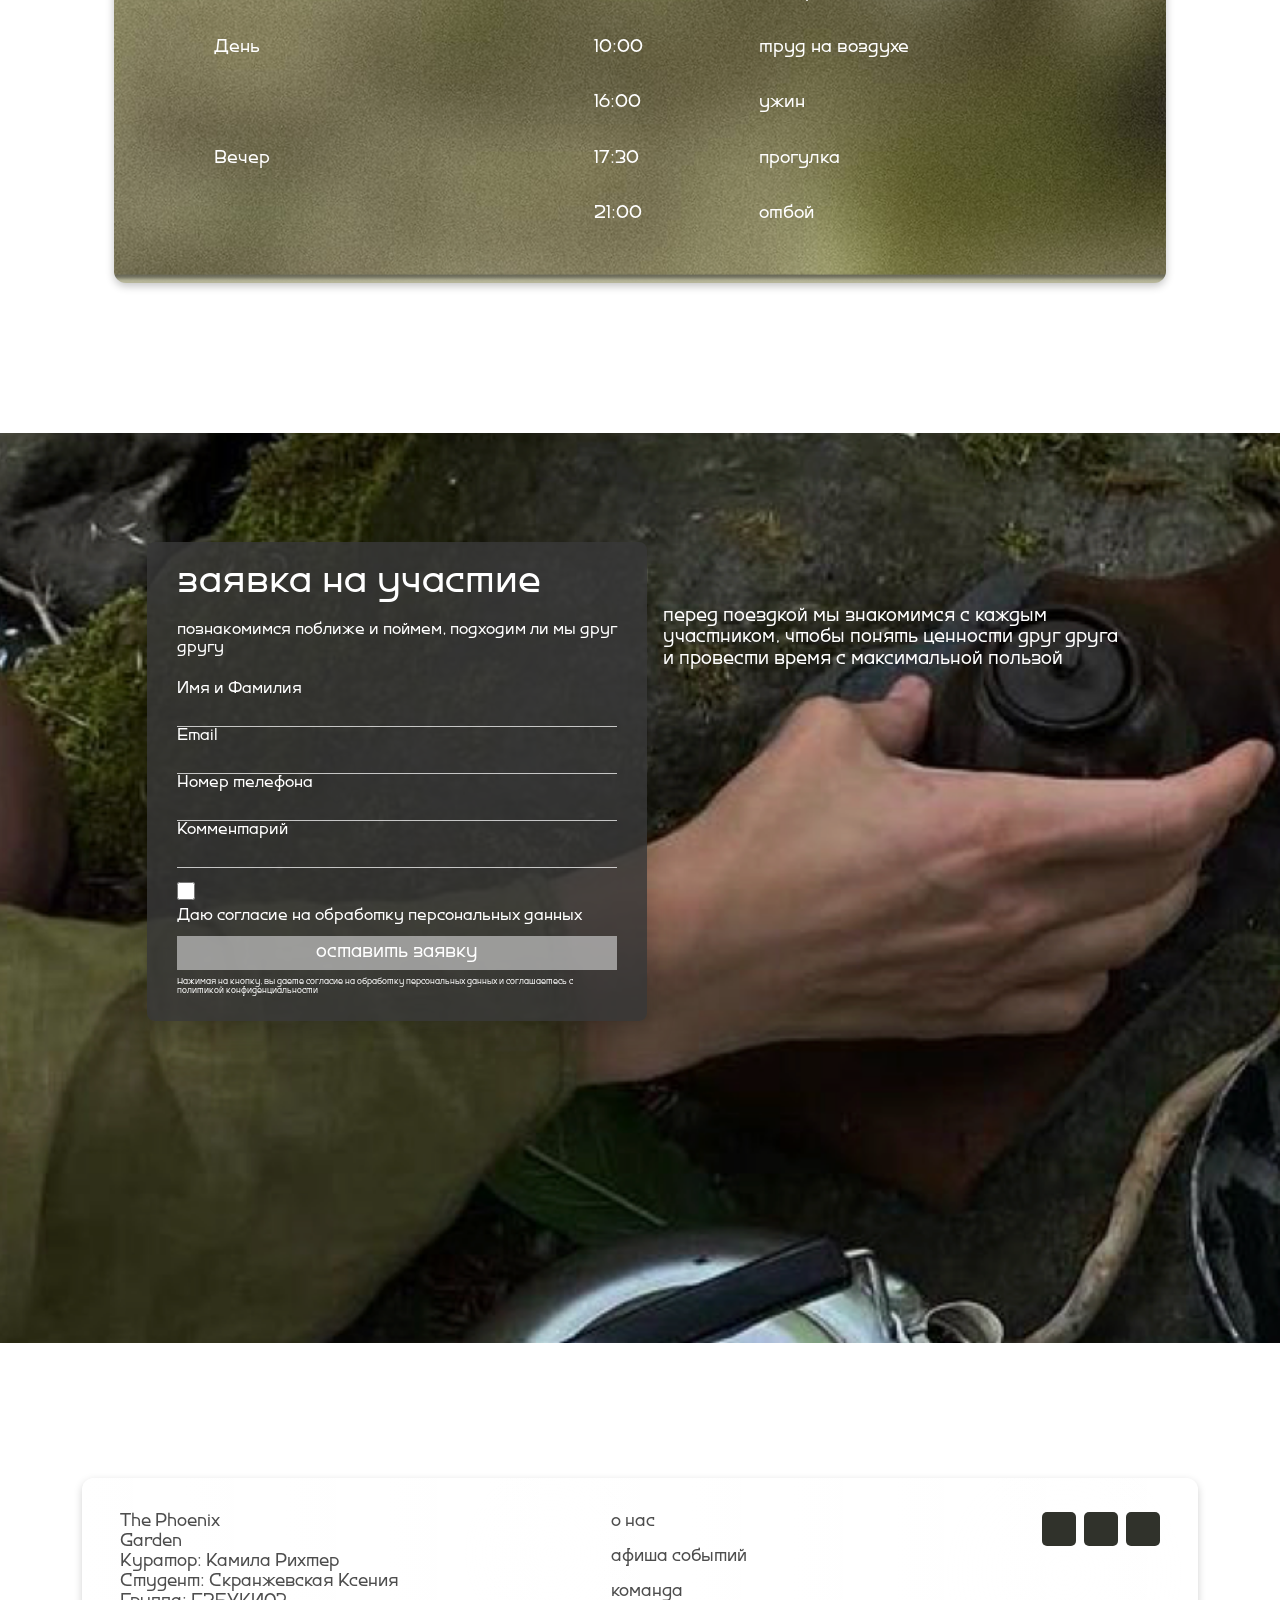
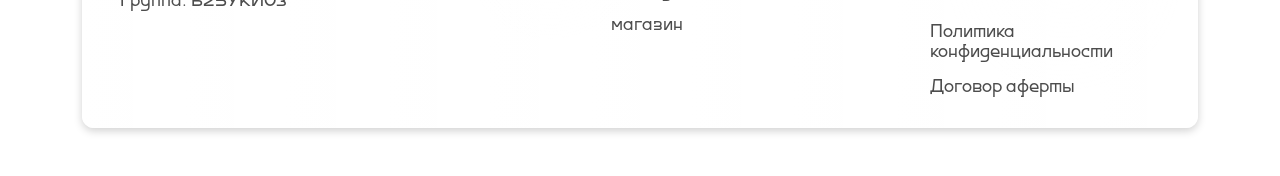
==== commit 51286bb4: "fix" ====
--- a/index.html
+++ b/index.html
@@ -33,19 +33,19 @@
   <main>
     <section class="intro" id="about">
       <div class="intro__media">
-        <img src="images/design/terraces.jpg" alt="Зеленые чайные террасы" />
+        <img src="images/design/terrace.png" alt="Зеленые чайные террасы" />
+        <div class="intro__card">
+          <p class="intro__lead">
+            The Phoenix Garden - проект о выращивании вулканического чая в Китае:
+            убежище для беглецов из мегаполисов, ищущих покой в неизведанном
+          </p>
+          <p class="intro__note">
+            Это новый формат отдыха через труд, погружение в иную культуру и поиск
+            себя в простоте древнейшего искусства - выращивание чая
+          </p>
+        </div>
       </div>
-      <div class="intro__card">
-        <p class="intro__lead">
-          The Phoenix Garden - проект о выращивании вулканического чая в Китае:
-          убежище для беглецов из мегаполисов, ищущих покой в неизведанном
-        </p>
-        <p class="intro__note">
-          Это новый формат отдыха через труд, погружение в иную культуру и поиск
-          себя в простоте древнейшего искусства - выращивание чая
-        </p>
-      </div>
-      <button class="book-button" type="button" data-open-booking>забронировать место</button>
+      <a class="book-button" href="404.html">забронировать место</a>
     </section>
 
     <section class="volcano">
@@ -61,6 +61,7 @@
     <section class="schedule" id="schedule">
       <h2>как будет выглядеть<br />твой день</h2>
       <div class="schedule__panel">
+        <img src="images/design/yor_day.png" alt="" aria-hidden="true" />
         <div class="schedule__copy">
           <p>Наше расписание очень сбалансировано, в день мы не упускаем ничего важно</p>
           <p>Мы хотим убрать привычный темп и скорость привычные жителям крупных городов</p>
@@ -89,8 +90,37 @@
       </div>
     </section>
 
-    <section class="tea-story" id="store">
+    <section class="application_to_participate" id="store">
       <img src="images/design/tea-ceremony.png" alt="Чайная церемония на природе" />
+      <form class="application-card" action="404.html">
+        <h2>заявка на участие</h2>
+        <p>познакомимся поближе и поймем, подходим ли мы друг другу</p>
+        <label>
+          <span>Имя и Фамилия</span>
+          <input type="text" name="name" />
+        </label>
+        <label>
+          <span>Email</span>
+          <input type="email" name="email" />
+        </label>
+        <label>
+          <span>Номер телефона</span>
+          <input type="tel" name="phone" />
+        </label>
+        <label>
+          <span>Комментарий</span>
+          <input type="text" name="comment" />
+        </label>
+        <label class="application-card__check">
+          <input type="checkbox" name="privacy" />
+          <span>Даю согласие на обработку персональных данных</span>
+        </label>
+        <button type="submit">оставить заявку</button>
+        <small>
+          Нажимая на кнопку, вы даете согласие на обработку персональных данных и соглашаетесь
+          с политикой конфиденциальности
+        </small>
+      </form>
       <p>
         перед поездкой мы знакомимся с каждым участником, чтобы понять ценности
         друг друга и провести время с максимальной пользой
@@ -98,16 +128,17 @@
     </section>
   </main>
 
-  <footer class="footer">
+  <footer class="footer events-footer">
+    <!-- <img class="events-footer__decor" src="images/events/footer-pink.png" alt="" aria-hidden="true" /> -->
     <div class="footer__panel">
       <div>
-        <a class="footer__brand" href="#top">The Phoenix<br />Garden</a>
+        <a class="footer__brand" href="index.html">The Phoenix<br />Garden</a>
         <p>Куратор: Камила Рихтер<br />Студент: Скранжевская Ксения<br />Группа: Б25УКИ03</p>
       </div>
       <nav class="footer__links" aria-label="Нижняя навигация">
         <a href="about.html">о нас</a>
         <a href="events.html">афиша событий</a>
-        <a href="#team">команда</a>
+        <a href="about.html#team">команда</a>
         <a href="shop.html">магазин</a>
       </nav>
       <div class="footer__meta">
@@ -122,20 +153,6 @@
     </div>
   </footer>
 
-  <dialog class="booking-modal" id="bookingDialog">
-    <form method="dialog" class="booking-modal__close-form">
-      <button type="submit" aria-label="Закрыть окно">×</button>
-    </form>
-    <form id="bookingForm" class="booking-form">
-      <h2>Забронировать место</h2>
-      <input type="text" placeholder="Ваше имя" required />
-      <input type="email" placeholder="Email" required />
-      <input type="tel" placeholder="Телефон" />
-      <button class="book-button" type="submit">Отправить заявку</button>
-      <p id="formMessage" class="form-message"></p>
-    </form>
-  </dialog>
-
   <script src="javascripts/scripts.js"></script>
 </body>
 
--- a/stylesheets/style.css
+++ b/stylesheets/style.css
@@ -53,14 +53,33 @@
 }
 
 .nav {
-  position: relative;
-  z-index: 2;
+  position: fixed;
+  top: 0;
+  left: 50%;
+  z-index: 100;
   display: grid;
   grid-template-columns: 1fr auto 1fr;
   align-items: start;
   width: min(100% - 96px, 1144px);
-  margin: 0 auto;
   padding-top: 28px;
+  transform: translateX(-50%);
+  transition: color 180ms ease;
+}
+
+.nav.is-light {
+  color: #fff;
+}
+
+.nav.is-dark {
+  color: #050505;
+}
+
+.nav.is-light .nav__menu span {
+  background: rgba(218, 219, 202, 0.78);
+}
+
+.nav.is-dark .nav__menu span {
+  background: #30322b;
 }
 
 .nav__brand {
@@ -125,84 +144,52 @@
 
 .intro {
   position: relative;
-  display: grid;
-  grid-template-columns: minmax(260px, 390px) minmax(360px, 730px);
-  justify-content: center;
-  align-items: center;
-  gap: 0;
-  min-height: 780px;
+  min-height: 0;
   padding: 95px 32px 160px;
 }
 
 .intro__media {
   position: relative;
   z-index: 2;
-  align-self: start;
-  margin-top: 0;
+  width: min(1120px, 100%);
+  margin: 0 auto;
 }
 
 .intro__media img {
   width: 100%;
-  min-height: 480px;
-  object-fit: cover;
+  height: auto;
+  object-fit: contain;
 }
 
 .intro__card {
-  position: relative;
-  min-height: 360px;
-  margin-top: 78px;
-  padding: 44px 52px 48px 20px;
+  position: absolute;
+  inset: 0;
   color: #fff;
-  background:
-    linear-gradient(180deg, rgba(35, 75, 48, 0.96), rgba(67, 105, 75, 0.92)),
-    #315d3d;
-}
-
-.intro__card::before,
-.intro__card::after {
-  content: "";
-  position: absolute;
-  width: 176px;
-  height: 170px;
-  background:
-    linear-gradient(#315d3d 0 0) 0 34px / 36px 18px no-repeat,
-    linear-gradient(#315d3d 0 0) 48px 0 / 68px 32px no-repeat,
-    linear-gradient(#315d3d 0 0) 92px 30px / 44px 50px no-repeat,
-    linear-gradient(#315d3d 0 0) 24px 86px / 20px 20px no-repeat,
-    linear-gradient(#315d3d 0 0) 0 116px / 40px 38px no-repeat,
-    linear-gradient(#315d3d 0 0) 78px 126px / 24px 24px no-repeat;
-}
-
-.intro__card::before {
-  top: -130px;
-  left: 150px;
-}
-
-.intro__card::after {
-  right: -32px;
-  bottom: -62px;
-  transform: rotate(180deg);
+  pointer-events: none;
 }
 
 .intro__lead {
-  position: relative;
+  position: absolute;
   z-index: 1;
-  max-width: 460px;
+  top: 39%;
+  left: 51%;
+  width: 36%;
   margin: 0;
-  font-size: clamp(1.55rem, 2.25vw, 2rem);
+  font-size: clamp(1.24rem, calc(2.25vw - 5px), 1.69rem);
   line-height: 1.08;
   font-weight: 400;
 }
 
 .intro__note {
+  display: none;
   position: absolute;
   z-index: 1;
-  right: 90px;
-  bottom: -48px;
-  max-width: 360px;
+  top: calc(79% + 5px);
+  left: calc(69% - 5px);
+  width: 24%;
   margin: 0;
   color: #111;
-  font-size: clamp(0.9rem, 1.1vw, 1.05rem);
+  font-size: clamp(0.59rem, calc(1.1vw - 5px), 0.74rem);
   line-height: 1.05;
 }
 
@@ -230,36 +217,36 @@
 
 .volcano {
   position: relative;
-  min-height: 930px;
+  min-height: 0;
   padding-top: 104px;
-  overflow: hidden;
+  overflow: visible;
   background: #fff;
 }
 
 .volcano__text {
   position: relative;
-  z-index: 2;
+  z-index: 1;
   width: min(720px, calc(100% - 64px));
   margin-left: 10.2%;
+  padding-top: 5px;
 }
 
 .volcano__text p {
   margin: 0;
   color: #4a4a4a;
-  font-size: clamp(2rem, 3.2vw, 3.2rem);
+  font-size: clamp(1.35rem, 2.15vw, 2.15rem);
   line-height: 1.12;
   font-weight: 400;
 }
 
 .volcano img {
-  position: absolute;
-  left: 0;
-  right: 0;
-  bottom: 0;
+  position: relative;
+  z-index: 0;
   width: 100%;
-  height: 70%;
-  object-fit: cover;
-  object-position: center bottom;
+  height: auto;
+  margin-top: 56px;
+  object-fit: contain;
+  object-position: center top;
 }
 
 .volcano::after {
@@ -297,20 +284,28 @@
 }
 
 .schedule__panel {
+  position: relative;
   width: min(1052px, 100%);
   margin: 0 auto;
   padding: 62px 100px 58px;
   border-radius: 12px;
-  color: #353535;
-  background:
-    radial-gradient(circle at 72% 45%, rgba(255, 255, 255, 0.68), transparent 13%),
-    radial-gradient(circle at 64% 30%, rgba(255, 255, 255, 0.22), transparent 14%),
-    linear-gradient(90deg, rgba(196, 192, 164, 0.88), rgba(142, 149, 123, 0.88)),
-    #b8b79b;
+  color: #fff;
+  overflow: hidden;
+  background: #b8b79b;
   box-shadow: 0 3px 8px rgba(0, 0, 0, 0.24);
 }
 
+.schedule__panel>img {
+  position: absolute;
+  inset: 0;
+  width: 100%;
+  height: 100%;
+  object-fit: cover;
+}
+
 .schedule__copy {
+  position: relative;
+  z-index: 1;
   display: grid;
   grid-template-columns: 1fr 1fr;
   gap: 70px;
@@ -332,6 +327,8 @@
 }
 
 .schedule__grid {
+  position: relative;
+  z-index: 1;
   display: grid;
   grid-template-columns: 1.1fr 0.4fr 1fr;
   row-gap: 34px;
@@ -339,43 +336,148 @@
   font-size: clamp(1rem, 1.4vw, 1.25rem);
 }
 
-.tea-story {
+.application_to_participate {
   position: relative;
   min-height: 910px;
   color: #fff;
   overflow: hidden;
 }
 
-.tea-story img {
+.application_to_participate img {
   width: 100%;
   min-height: 910px;
   object-fit: cover;
   object-position: center top;
 }
 
-.tea-story::after {
+.application_to_participate::after {
   content: "";
   position: absolute;
   inset: 0;
   background: rgba(0, 0, 0, 0.08);
 }
 
-.tea-story p {
+.application_to_participate p {
   position: absolute;
   z-index: 1;
   top: 19%;
   right: 11.5%;
   width: min(470px, 44vw);
   margin: 0;
-  font-size: clamp(1.45rem, 2vw, 1.95rem);
+  font-size: clamp(1.05rem, 1.45vw, 1.4rem);
   line-height: 1.16;
 }
 
+.application-card {
+  position: absolute;
+  z-index: 2;
+  left: 11.5%;
+  top: 12%;
+  width: min(500px, 42vw);
+  padding: 22px 30px 24px;
+  border-radius: 8px;
+  color: #fff;
+  background: rgba(55, 55, 55, 0.84);
+  box-shadow: 0 10px 28px rgba(0, 0, 0, 0.22);
+}
+
+.application-card h2,
+.application-card p {
+  position: static;
+  width: auto;
+  margin: 0;
+}
+
+.application-card h2 {
+  font-size: clamp(2rem, 3vw, 3rem);
+  font-weight: 400;
+  line-height: 1;
+}
+
+.application-card p {
+  padding: 20px 0 22px;
+  font-size: clamp(0.95rem, 1.25vw, 1.25rem);
+  line-height: 1.1;
+}
+
+.application-card label {
+  display: block;
+}
+
+.application-card label span {
+  display: block;
+  font-size: clamp(0.95rem, 1.25vw, 1.2rem);
+}
+
+.application-card input[type="text"],
+.application-card input[type="email"],
+.application-card input[type="tel"] {
+  width: 100%;
+  height: 28px;
+  border: 0;
+  border-bottom: 1px solid rgba(255, 255, 255, 0.72);
+  color: #fff;
+  background: transparent;
+  outline: none;
+}
+
+.application-card__check {
+  display: flex;
+  align-items: center;
+  gap: 9px;
+  margin: 14px 0 10px;
+}
+
+.application-card__check input {
+  width: 18px;
+  height: 18px;
+  margin: 0;
+  accent-color: #d8d8d8;
+}
+
+.application-card__check span {
+  font-size: clamp(0.55rem, 0.75vw, 0.72rem);
+}
+
+.application-card button {
+  width: 100%;
+  min-height: 34px;
+  border: 0;
+  color: #fff;
+  background: rgba(205, 205, 205, 0.66);
+  font-size: clamp(1rem, 1.45vw, 1.35rem);
+}
+
+.application-card small {
+  display: block;
+  padding-top: 8px;
+  font-size: clamp(0.5rem, 0.66vw, 0.65rem);
+  line-height: 1.15;
+}
+
 .footer {
-  margin-top: -220px;
-  padding: 0 32px 48px;
+  position: relative;
+  margin-top: -40px;
+  padding: 120px 32px 48px;
   color: #4d4d4d;
   background: transparent;
+}
+
+.footer__image {
+  display: none;
+}
+
+.main-footer .footer__image,
+.about-footer .footer__image {
+  display: block;
+  position: absolute;
+  left: 50%;
+  top: 0;
+  width: min(1190px, calc(100% - 48px));
+  height: 100%;
+  transform: translateX(-50%);
+  object-fit: fill;
+  pointer-events: none;
 }
 
 .footer__panel {
@@ -396,6 +498,15 @@
   box-shadow: 0 3px 8px rgba(0, 0, 0, 0.18);
 }
 
+.main-footer .footer__panel {
+  background: transparent;
+  box-shadow: none;
+}
+
+.main-footer .footer__brand {
+  margin-bottom: 88px;
+}
+
 .footer__brand {
   display: inline-block;
   margin-bottom: 58px;
@@ -687,7 +798,13 @@
 }
 
 .about-footer {
-  margin-top: -120px;
+  margin-top: 40px;
+  padding-top: 92px;
+}
+
+.about-footer .footer__panel {
+  background: transparent;
+  box-shadow: none;
 }
 
 .about-layout {
@@ -697,8 +814,8 @@
 
 .about-top {
   position: relative;
-  min-height: 930px;
-  overflow: hidden;
+  min-height: 945px;
+  overflow: visible;
   background: #fff;
 }
 
@@ -710,12 +827,11 @@
 
 .about-top__shape {
   position: absolute;
-  top: 0;
-  right: 0;
-  width: min(92vw, 980px);
-  height: 930px;
+  inset: 0;
+  width: 100%;
+  height: 100%;
   object-fit: cover;
-  object-position: center;
+  object-position: left top;
 }
 
 .about-top__title {
@@ -949,9 +1065,7 @@
 }
 
 .events-nav {
-  position: relative;
-  z-index: 2;
-  color: #050505;
+  color: #fff;
 }
 
 .events-hero h1 {
@@ -1058,8 +1172,11 @@
   font-weight: 400;
 }
 
-.event-card__body button,
-.events-corporate button {
+.event-card__button,
+.events-corporate__button {
+  display: inline-flex;
+  align-items: center;
+  justify-content: center;
   width: 248px;
   min-height: 46px;
   border: 0;
@@ -1121,10 +1238,15 @@
   overflow: hidden;
 }
 
+.events-footer--pink {
+  padding-top: clamp(520px, 46vw, 690px);
+  overflow: visible;
+}
+
 .events-footer__decor {
   position: absolute;
   left: 50%;
-  bottom: 0;
+  top: 0;
   width: min(820px, 70vw);
   transform: translateX(-50%);
   opacity: 0.94;
@@ -1132,6 +1254,8 @@
 }
 
 .events-footer .footer__panel {
+  position: relative;
+  z-index: 1;
   background:
     radial-gradient(circle at 42% 30%, rgba(255, 255, 255, 0.9), transparent 13%),
     radial-gradient(circle at 88% 38%, rgba(255, 255, 255, 0.72), transparent 12%),
@@ -1144,7 +1268,7 @@
 }
 
 .shop-header {
-  min-height: 350px;
+  min-height: 430px;
   background: #fff;
 }
 
@@ -1154,7 +1278,7 @@
 
 .shop-header h1 {
   width: min(1120px, calc(100% - 80px));
-  margin: 72px auto 0;
+  margin: 150px auto 0;
   font-size: clamp(7rem, 12vw, 12.5rem);
   font-weight: 400;
   line-height: 0.86;
@@ -1217,7 +1341,10 @@
   line-height: 1.06;
 }
 
-.shop-card button {
+.shop-card__button {
+  display: flex;
+  align-items: center;
+  justify-content: center;
   width: 100%;
   min-height: 34px;
   margin-top: 8px;
@@ -1233,6 +1360,49 @@
   background: #fff;
 }
 
+.not-found-page {
+  min-height: 100vh;
+  color: #fff;
+  background: #111;
+}
+
+.not-found {
+  position: relative;
+  min-height: 100vh;
+  display: flex;
+  flex-direction: column;
+  justify-content: center;
+  align-items: center;
+  gap: 28px;
+  padding: 32px;
+  text-align: center;
+  overflow: hidden;
+}
+
+.not-found img {
+  position: absolute;
+  inset: 0;
+  width: 100%;
+  height: 100%;
+  object-fit: cover;
+}
+
+.not-found a {
+  position: relative;
+  z-index: 1;
+  display: inline-flex;
+  justify-content: center;
+  align-items: center;
+  min-width: min(420px, 100%);
+  min-height: 64px;
+  padding: 12px 28px;
+  border-radius: 16px;
+  color: #050505;
+  background: rgba(232, 232, 232, 0.88);
+  box-shadow: 0 2px 7px rgba(0, 0, 0, 0.2);
+  font-size: clamp(1.6rem, 3vw, 2.6rem);
+}
+
 @media (max-width: 980px) {
   .hero {
     min-height: 680px;
@@ -1259,41 +1429,38 @@
   }
 
   .intro {
-    grid-template-columns: minmax(0, 1fr);
     min-height: 0;
     padding: 70px 24px 140px;
   }
 
   .intro__media {
-    width: min(520px, 100%);
+    width: min(1120px, 100%);
     margin: 0 auto;
   }
 
   .intro__media img {
-    min-height: 360px;
+    min-height: 0;
   }
 
   .intro__card {
-    width: min(680px, 100%);
+    position: absolute;
+    inset: 0;
+    width: auto;
+    margin: 0;
+    padding: 0;
+  }
+
+  .intro__note {
+    position: absolute;
+    top: 79%;
+    left: 68%;
+    width: 25%;
+    margin: 0;
+    color: #111;
+  }
+
+  .volcano {
     min-height: 0;
-    margin: -30px auto 0;
-    padding: 38px;
-  }
-
-  .intro__card::before,
-  .intro__card::after {
-    display: none;
-  }
-
-  .intro__note {
-    position: static;
-    max-width: none;
-    margin-top: 24px;
-    color: #fff;
-  }
-
-  .volcano {
-    min-height: 760px;
   }
 
   .volcano__text {
@@ -1314,6 +1481,10 @@
 
   .footer {
     margin-top: -120px;
+  }
+
+  .main-footer {
+    margin-top: -60px;
   }
 
   .footer__panel {
@@ -1490,7 +1661,7 @@
   }
 
   .shop-header {
-    min-height: 300px;
+    min-height: 380px;
   }
 
   .shop-header h1,
@@ -1499,7 +1670,7 @@
   }
 
   .shop-header h1 {
-    margin-top: 62px;
+    margin-top: 130px;
   }
 
   .shop-products {
@@ -1544,11 +1715,27 @@
   }
 
   .intro__media img {
-    min-height: 300px;
+    min-height: 0;
   }
 
   .intro__card {
-    padding: 28px 22px;
+    padding: 0;
+  }
+
+  .intro__lead {
+    top: 38%;
+    left: 47%;
+    width: 43%;
+    font-size: clamp(0.41rem, calc(3.3vw - 5px), 0.79rem);
+    line-height: 1.04;
+  }
+
+  .intro__note {
+    top: calc(78% + 5px);
+    left: calc(62% - 5px);
+    width: 31%;
+    font-size: clamp(0.35rem, calc(2vw - 5px), 0.45rem);
+    line-height: 1.04;
   }
 
   .book-button {
@@ -1557,17 +1744,12 @@
   }
 
   .volcano {
-    min-height: 620px;
     padding-top: 64px;
   }
 
   .volcano__text {
     width: calc(100% - 32px);
     margin-left: 16px;
-  }
-
-  .volcano img {
-    height: 58%;
   }
 
   .schedule {
@@ -1596,22 +1778,39 @@
     font-size: 0.98rem;
   }
 
-  .tea-story,
-  .tea-story img {
+  .application_to_participate,
+  .application_to_participate img {
     min-height: 680px;
   }
 
-  .tea-story p {
+  .application_to_participate p {
     top: 12%;
     left: 24px;
     right: 24px;
     width: auto;
-    font-size: 1.45rem;
+    font-size: 1.05rem;
+  }
+
+  .application-card {
+    left: 24px;
+    top: 34%;
+    width: min(430px, calc(100% - 48px));
+    padding: 20px 24px 22px;
+  }
+
+  .application-card p {
+    padding: 16px 0 18px;
+    font-size: 1rem;
   }
 
   .footer {
     margin-top: -90px;
     padding: 0 16px 32px;
+  }
+
+  .main-footer {
+    margin-top: 0;
+    padding-top: 42px;
   }
 
   .footer__panel {
@@ -1678,17 +1877,18 @@
   }
 
   .about-footer {
-    margin-top: -76px;
+    margin-top: 34px;
   }
 
   .about-top {
-    min-height: 690px;
+    min-height: 945px;
   }
 
   .about-top__shape {
-    right: -170px;
-    width: 820px;
-    height: 690px;
+    left: 0;
+    right: auto;
+    width: 100%;
+    height: 100%;
   }
 
   .about-top__title {
@@ -1855,17 +2055,21 @@
     padding-top: 86px;
   }
 
+  .events-footer--pink {
+    padding-top: min(675px, 88vw);
+  }
+
   .events-footer__decor {
-    width: 780px;
+    width: min(780px, 100vw);
   }
 
   .shop-header {
-    min-height: 245px;
+    min-height: 320px;
   }
 
   .shop-header h1 {
     width: calc(100% - 32px);
-    margin-top: 48px;
+    margin-top: 120px;
     font-size: clamp(5rem, 24vw, 7.6rem);
   }
 
@@ -1895,4 +2099,30 @@
   .shop-footer {
     padding-top: 42px;
   }
-}
+
+  .not-found-page {
+    margin: 0;
+    min-height: 100vh;
+  }
+
+  .not-found {
+    min-height: 100vh;
+    display: flex;
+    align-items: flex-end;
+    justify-content: center;
+    padding-bottom: 60px;
+    box-sizing: border-box;
+  }
+
+  .not-found__button {
+    display: inline-flex;
+    padding: 14px 28px;
+    border-radius: 14px;
+    text-decoration: none;
+    font-size: 18px;
+  }
+
+  .not-found__button:hover {
+    opacity: 0.8;
+  }
+}
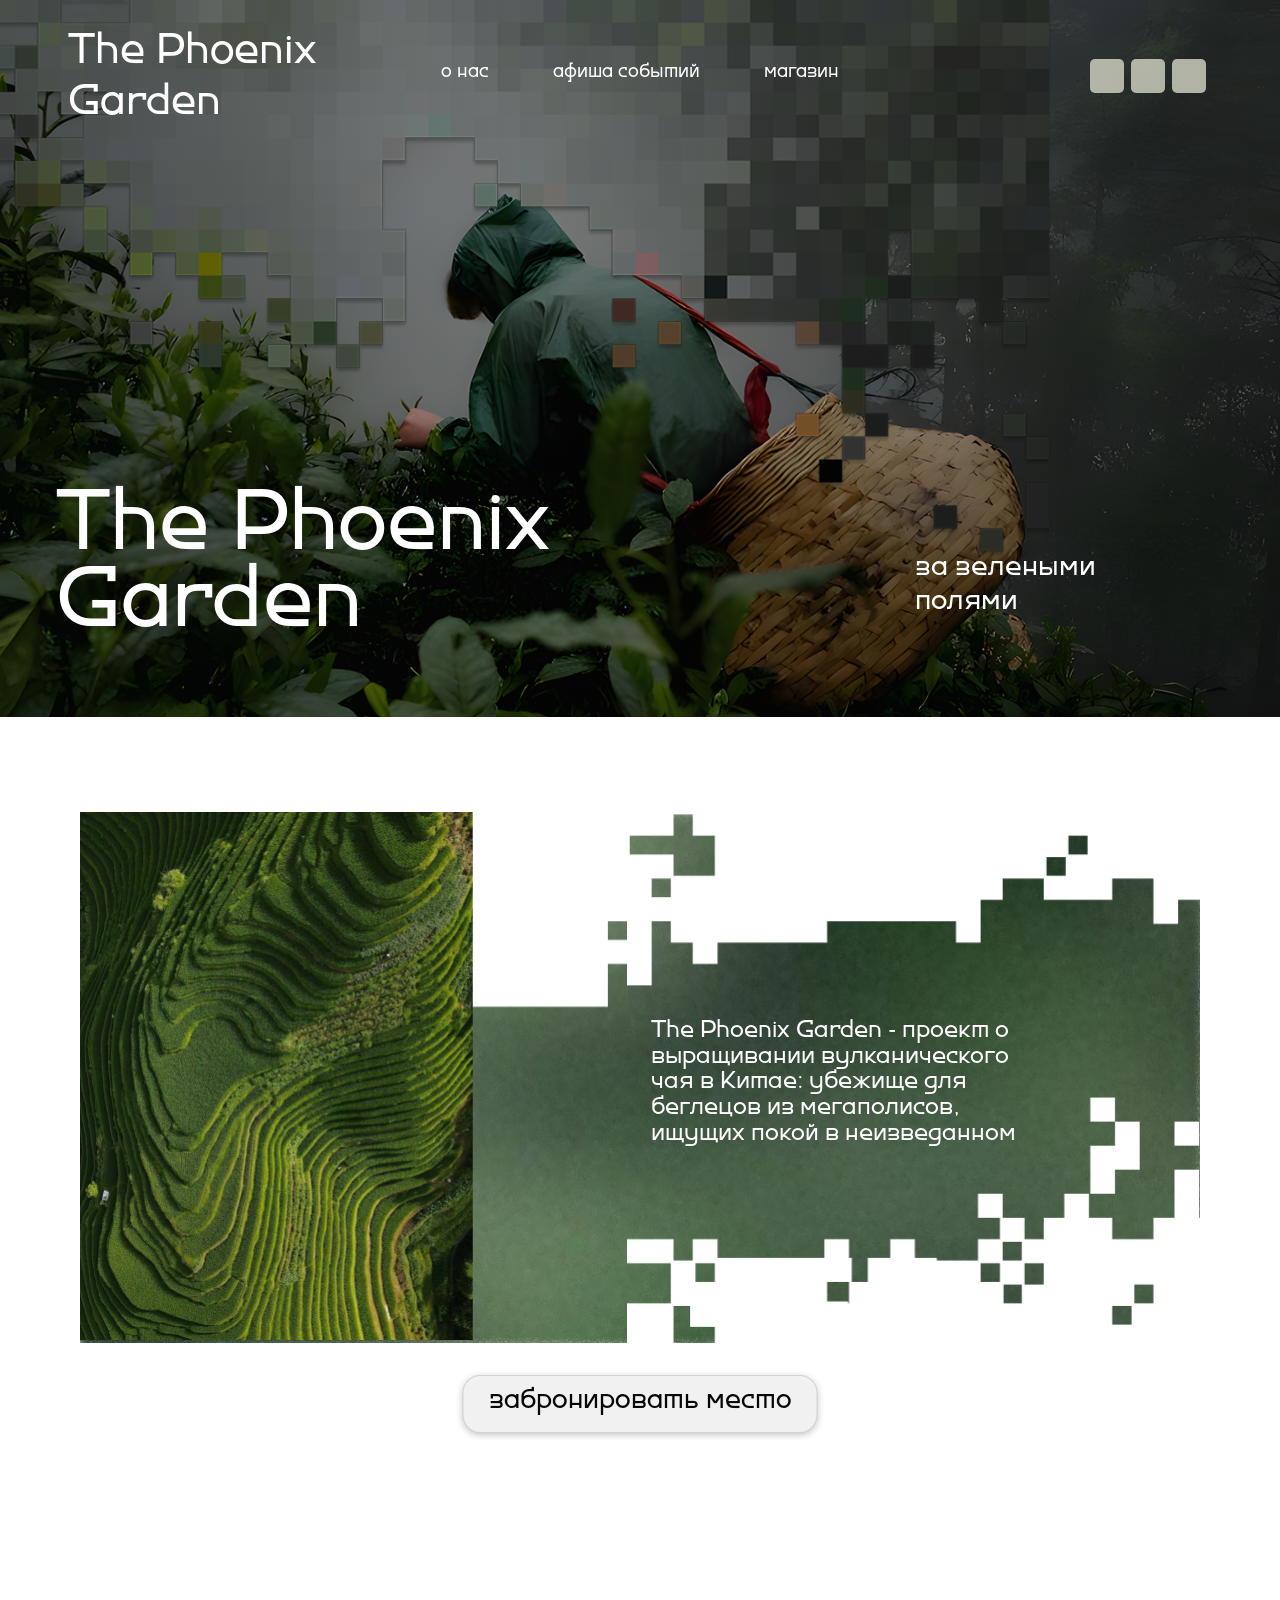
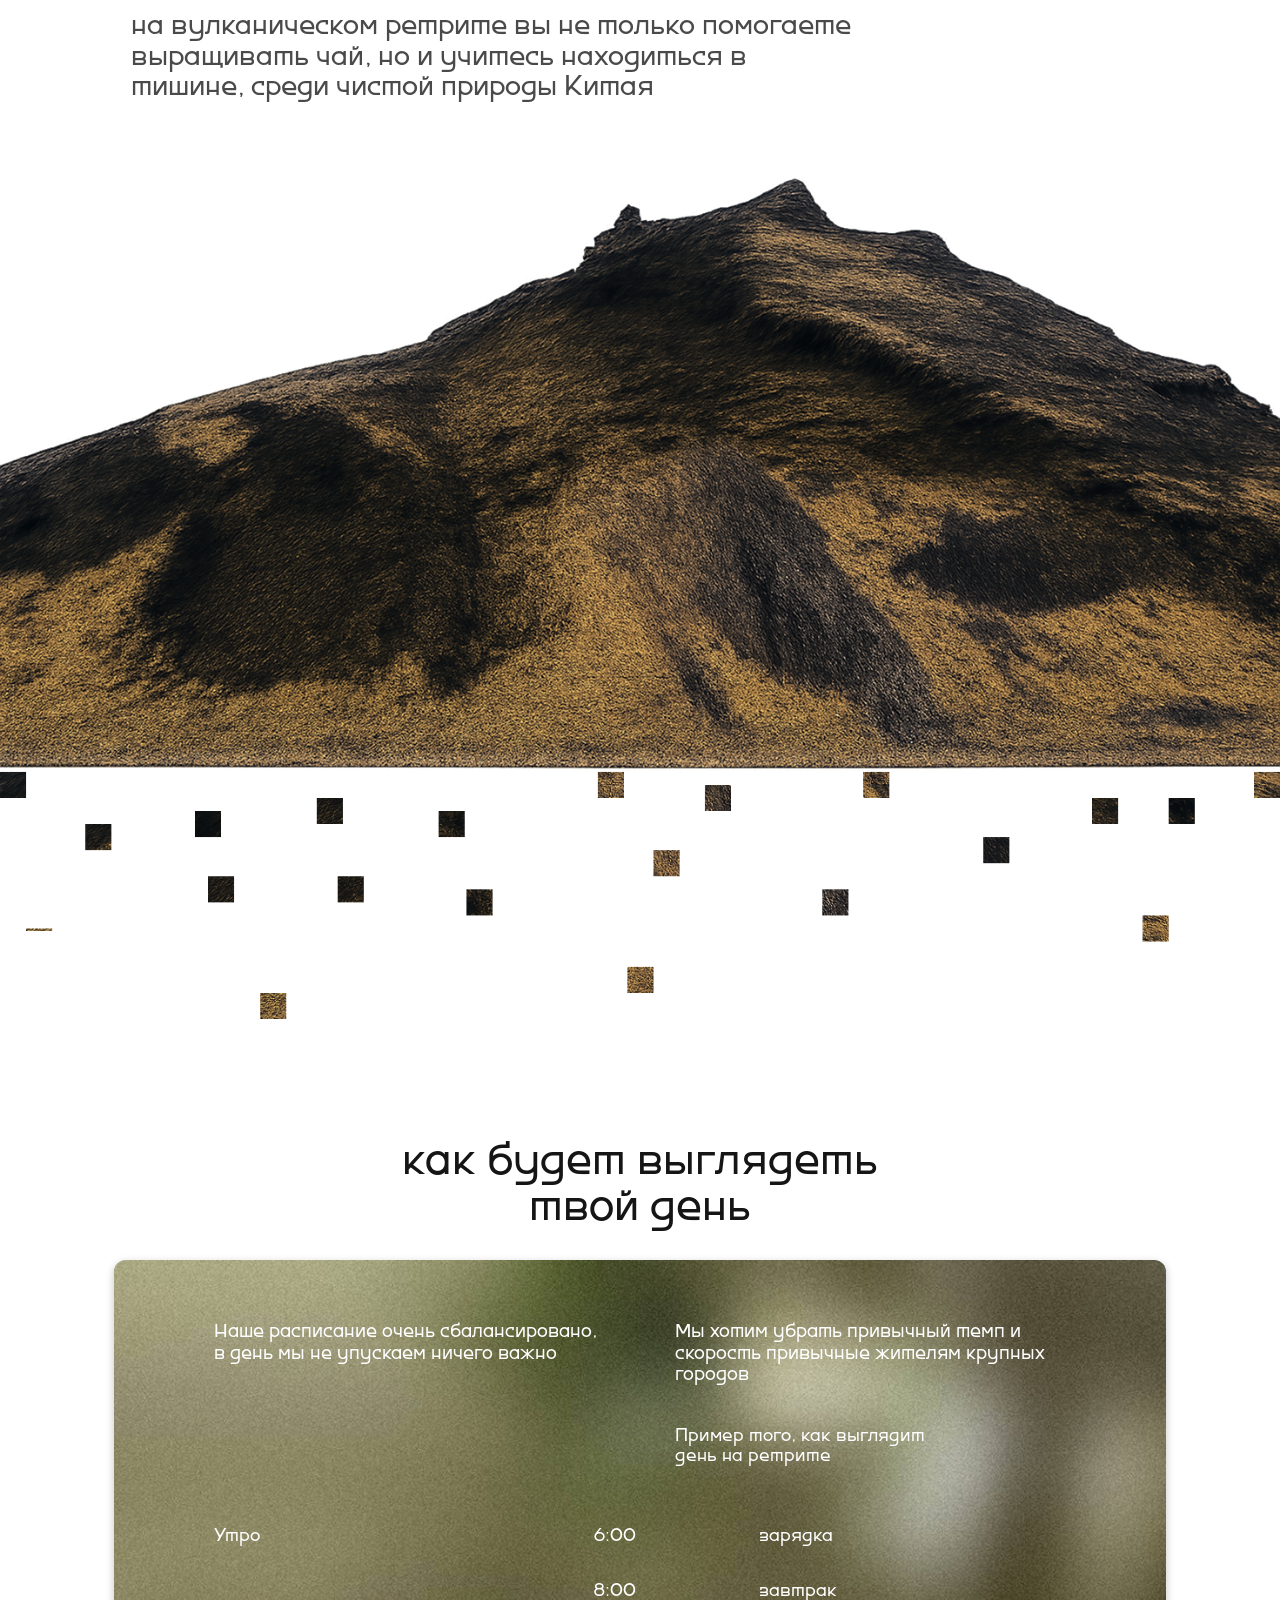
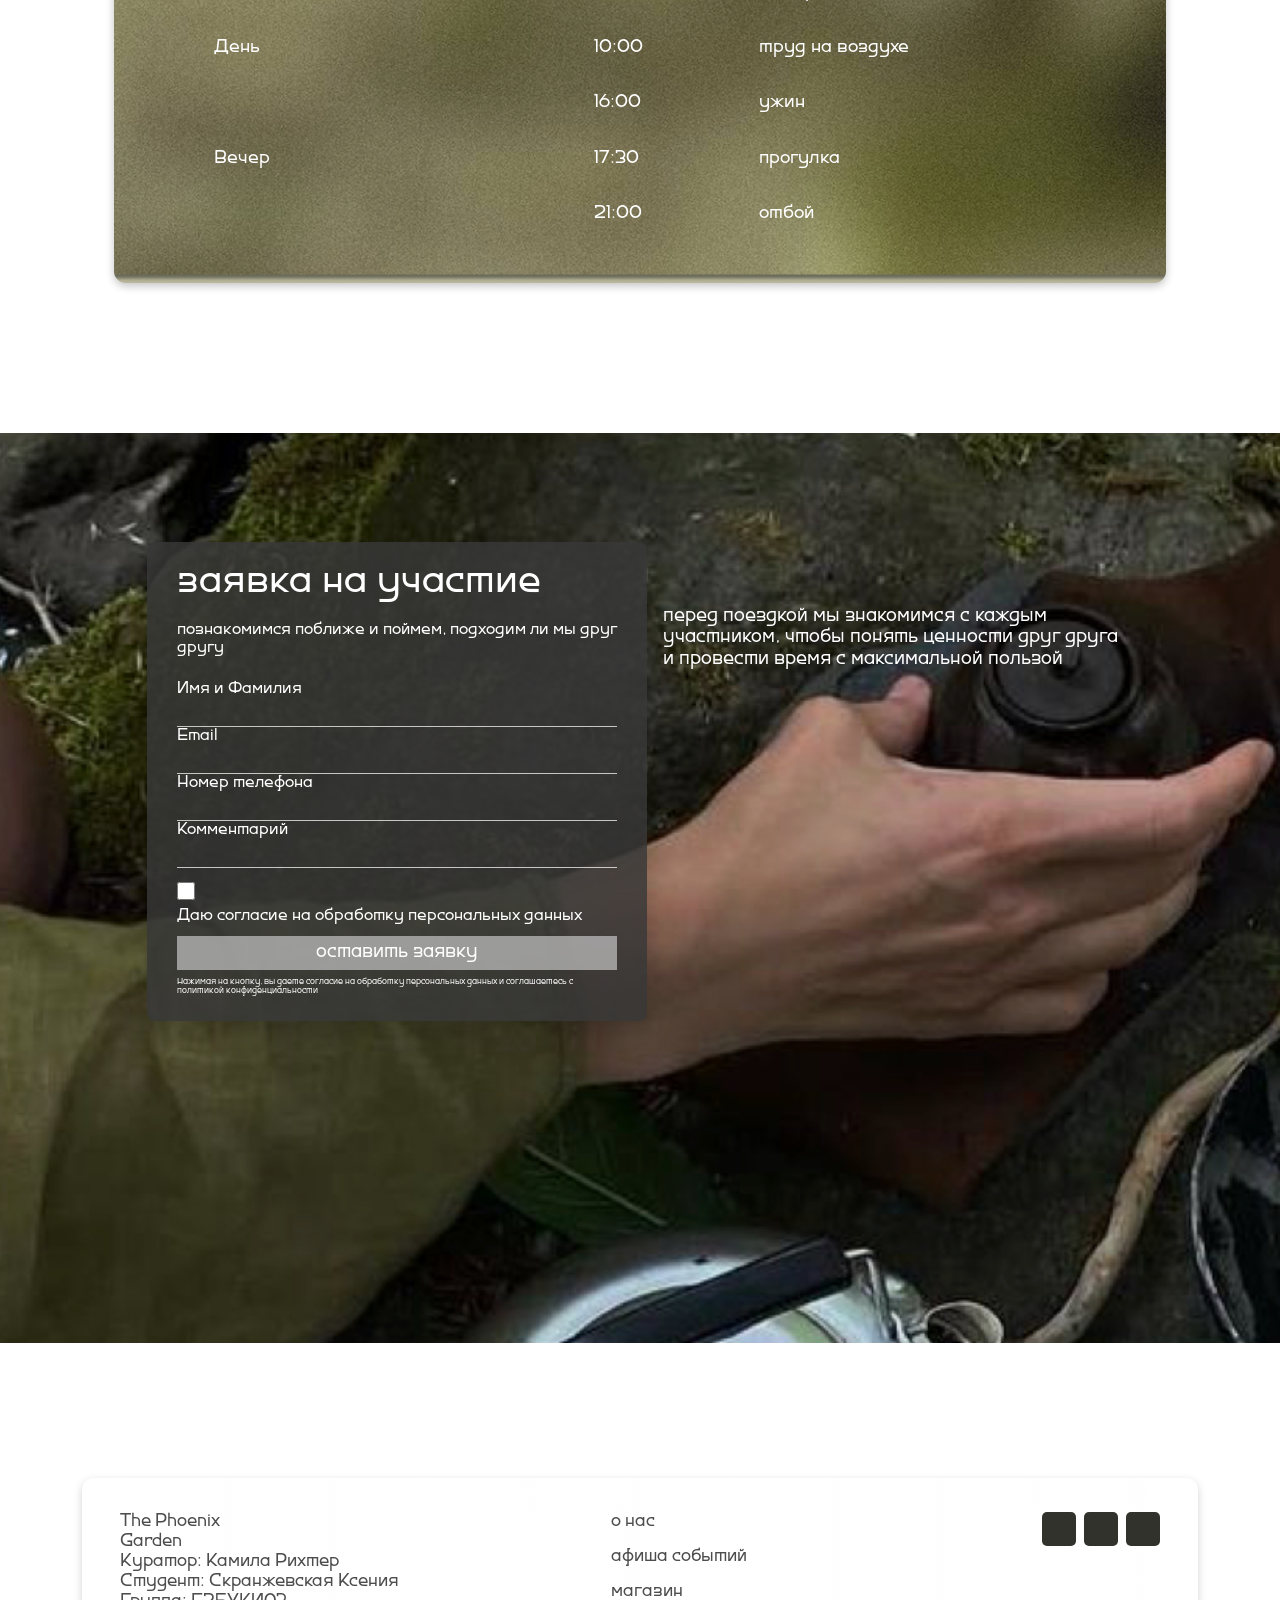
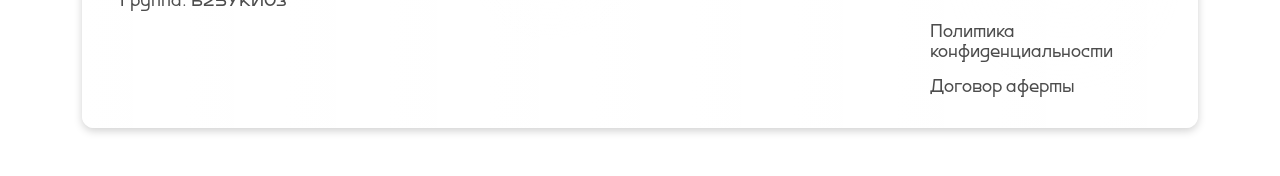
==== commit 601568d7: "fix" ====
--- a/index.html
+++ b/index.html
@@ -4,20 +4,20 @@
 <head>
   <meta charset="UTF-8" />
   <meta name="viewport" content="width=device-width, initial-scale=1.0" />
-  <title>The Phoenix Garden</title>
+  <title>гланая</title>
   <link rel="stylesheet" href="stylesheets/style.css" />
 </head>
 
 <body>
   <header class="hero" id="top">
-    <nav class="nav" aria-label="Главная навигация">
+    <nav class="nav">
       <a class="nav__brand" href="#top">The Phoenix<br />Garden</a>
       <div class="nav__links">
         <a href="about.html">о нас</a>
         <a href="events.html">афиша событий</a>
         <a href="shop.html">магазин</a>
       </div>
-      <button class="nav__menu" type="button" aria-label="Открыть меню">
+      <button class="nav__menu" type="button">
         <span></span>
         <span></span>
         <span></span>
@@ -33,15 +33,11 @@
   <main>
     <section class="intro" id="about">
       <div class="intro__media">
-        <img src="images/design/terrace.png" alt="Зеленые чайные террасы" />
+        <img src="images/design/terrace.png" />
         <div class="intro__card">
           <p class="intro__lead">
             The Phoenix Garden - проект о выращивании вулканического чая в Китае:
             убежище для беглецов из мегаполисов, ищущих покой в неизведанном
-          </p>
-          <p class="intro__note">
-            Это новый формат отдыха через труд, погружение в иную культуру и поиск
-            себя в простоте древнейшего искусства - выращивание чая
           </p>
         </div>
       </div>
@@ -55,19 +51,19 @@
           учитесь находиться в тишине, среди чистой природы Китая
         </p>
       </div>
-      <img src="images/design/volcano.png" alt="Вулканический склон" />
+      <img src="images/design/volcano.png" />
     </section>
 
     <section class="schedule" id="schedule">
       <h2>как будет выглядеть<br />твой день</h2>
       <div class="schedule__panel">
-        <img src="images/design/yor_day.png" alt="" aria-hidden="true" />
+        <img src="images/design/yor_day.png" />
         <div class="schedule__copy">
           <p>Наше расписание очень сбалансировано, в день мы не упускаем ничего важно</p>
           <p>Мы хотим убрать привычный темп и скорость привычные жителям крупных городов</p>
           <span>Пример того, как выглядит день на ретрите</span>
         </div>
-        <div class="schedule__grid" aria-label="Расписание дня">
+        <div class="schedule__grid">
           <span>Утро</span>
           <span>6:00</span>
           <span>зарядка</span>
@@ -91,7 +87,7 @@
     </section>
 
     <section class="application_to_participate" id="store">
-      <img src="images/design/tea-ceremony.png" alt="Чайная церемония на природе" />
+      <img src="images/design/tea-ceremony.png" />
       <form class="application-card" action="404.html">
         <h2>заявка на участие</h2>
         <p>познакомимся поближе и поймем, подходим ли мы друг другу</p>
@@ -129,26 +125,25 @@
   </main>
 
   <footer class="footer events-footer">
-    <!-- <img class="events-footer__decor" src="images/events/footer-pink.png" alt="" aria-hidden="true" /> -->
+    <!-- <img class="events-footer__decor" src="images/events/footer-pink.png"  /> -->
     <div class="footer__panel">
       <div>
         <a class="footer__brand" href="index.html">The Phoenix<br />Garden</a>
         <p>Куратор: Камила Рихтер<br />Студент: Скранжевская Ксения<br />Группа: Б25УКИ03</p>
       </div>
-      <nav class="footer__links" aria-label="Нижняя навигация">
+      <nav class="footer__links">
         <a href="about.html">о нас</a>
         <a href="events.html">афиша событий</a>
-        <a href="about.html#team">команда</a>
         <a href="shop.html">магазин</a>
       </nav>
       <div class="footer__meta">
-        <div class="footer__squares" aria-hidden="true">
+        <div class="footer__squares">
           <span></span>
           <span></span>
           <span></span>
         </div>
-        <a href="#privacy">Политика конфиденциальности</a>
-        <a href="#offer">Договор аферты</a>
+        <a>Политика конфиденциальности</a>
+        <a>Договор аферты</a>
       </div>
     </div>
   </footer>
@@ -156,4 +151,4 @@
   <script src="javascripts/scripts.js"></script>
 </body>
 
-</html>
+</html>
--- a/stylesheets/style.css
+++ b/stylesheets/style.css
@@ -820,7 +820,6 @@
 }
 
 .about-top__nav {
-  position: relative;
   z-index: 3;
   color: #fff;
 }
@@ -839,7 +838,7 @@
   z-index: 2;
   width: min(1160px, calc(100% - 80px));
   margin: 0 auto;
-  padding-top: 100px;
+  padding-top: 235px;
 }
 
 .about-top__title h1 {
@@ -1012,12 +1011,12 @@
 }
 
 .about-contact__wide h2 {
-  left: 0;
-  top: 25px;
+  left: 38px;
+  top: 38px;
 }
 
 .about-contact__wide p {
-  top: 26px;
+  top: 38px;
   right: 60px;
   width: min(470px, 43%);
 }
@@ -1033,14 +1032,15 @@
 }
 
 .about-contact__grid h2 {
-  left: 0;
-  top: 14px;
+  left: 34px;
+  right: 34px;
+  top: 30px;
 }
 
 .about-contact__grid p {
-  left: 0;
-  right: 20px;
-  bottom: 20px;
+  left: 34px;
+  right: 34px;
+  bottom: 34px;
 }
 
 .events-page {
@@ -1100,13 +1100,13 @@
   user-select: none;
 }
 
-.events-programs__decor--left {
+.events__decor-left {
   left: -6px;
   bottom: 0;
   width: 540px;
 }
 
-.events-programs__decor--right {
+.events__decor-right {
   right: -4px;
   bottom: 120px;
   width: 520px;
@@ -1539,7 +1539,7 @@
 
   .about-top__title {
     width: calc(100% - 48px);
-    padding-top: 92px;
+    padding-top: 220px;
   }
 
   .about-top__title h1 {
@@ -1601,7 +1601,7 @@
   }
 
   .about-contact__wide p {
-    right: 24px;
+    right: 32px;
   }
 
   .about-contact__grid {
@@ -1628,11 +1628,11 @@
     width: 100%;
   }
 
-  .events-programs__decor--left {
+  .events__decor-left {
     width: 420px;
   }
 
-  .events-programs__decor--right {
+  .events__decor-right {
     width: 420px;
     bottom: 80px;
   }
@@ -1893,7 +1893,7 @@
 
   .about-top__title {
     width: calc(100% - 32px);
-    padding-top: 76px;
+    padding-top: 195px;
   }
 
   .about-top__title h1 {
@@ -1972,17 +1972,17 @@
   }
 
   .about-contact h2 {
-    left: 16px;
-    right: 16px;
-    top: 18px;
+    left: 24px;
+    right: 24px;
+    top: 24px;
     font-size: clamp(2.6rem, 13vw, 4rem);
   }
 
   .about-contact p,
   .about-contact__wide p {
-    left: 16px;
-    right: 16px;
-    bottom: 18px;
+    left: 24px;
+    right: 24px;
+    bottom: 24px;
     top: auto;
     width: auto;
     font-size: 1.05rem;
@@ -2010,13 +2010,13 @@
     padding: 76px 16px 90px;
   }
 
-  .events-programs__decor--left {
+  .events__decor-left {
     left: -120px;
     bottom: 52%;
     width: 360px;
   }
 
-  .events-programs__decor--right {
+  .events__decor-right {
     right: -150px;
     bottom: 14%;
     width: 360px;
